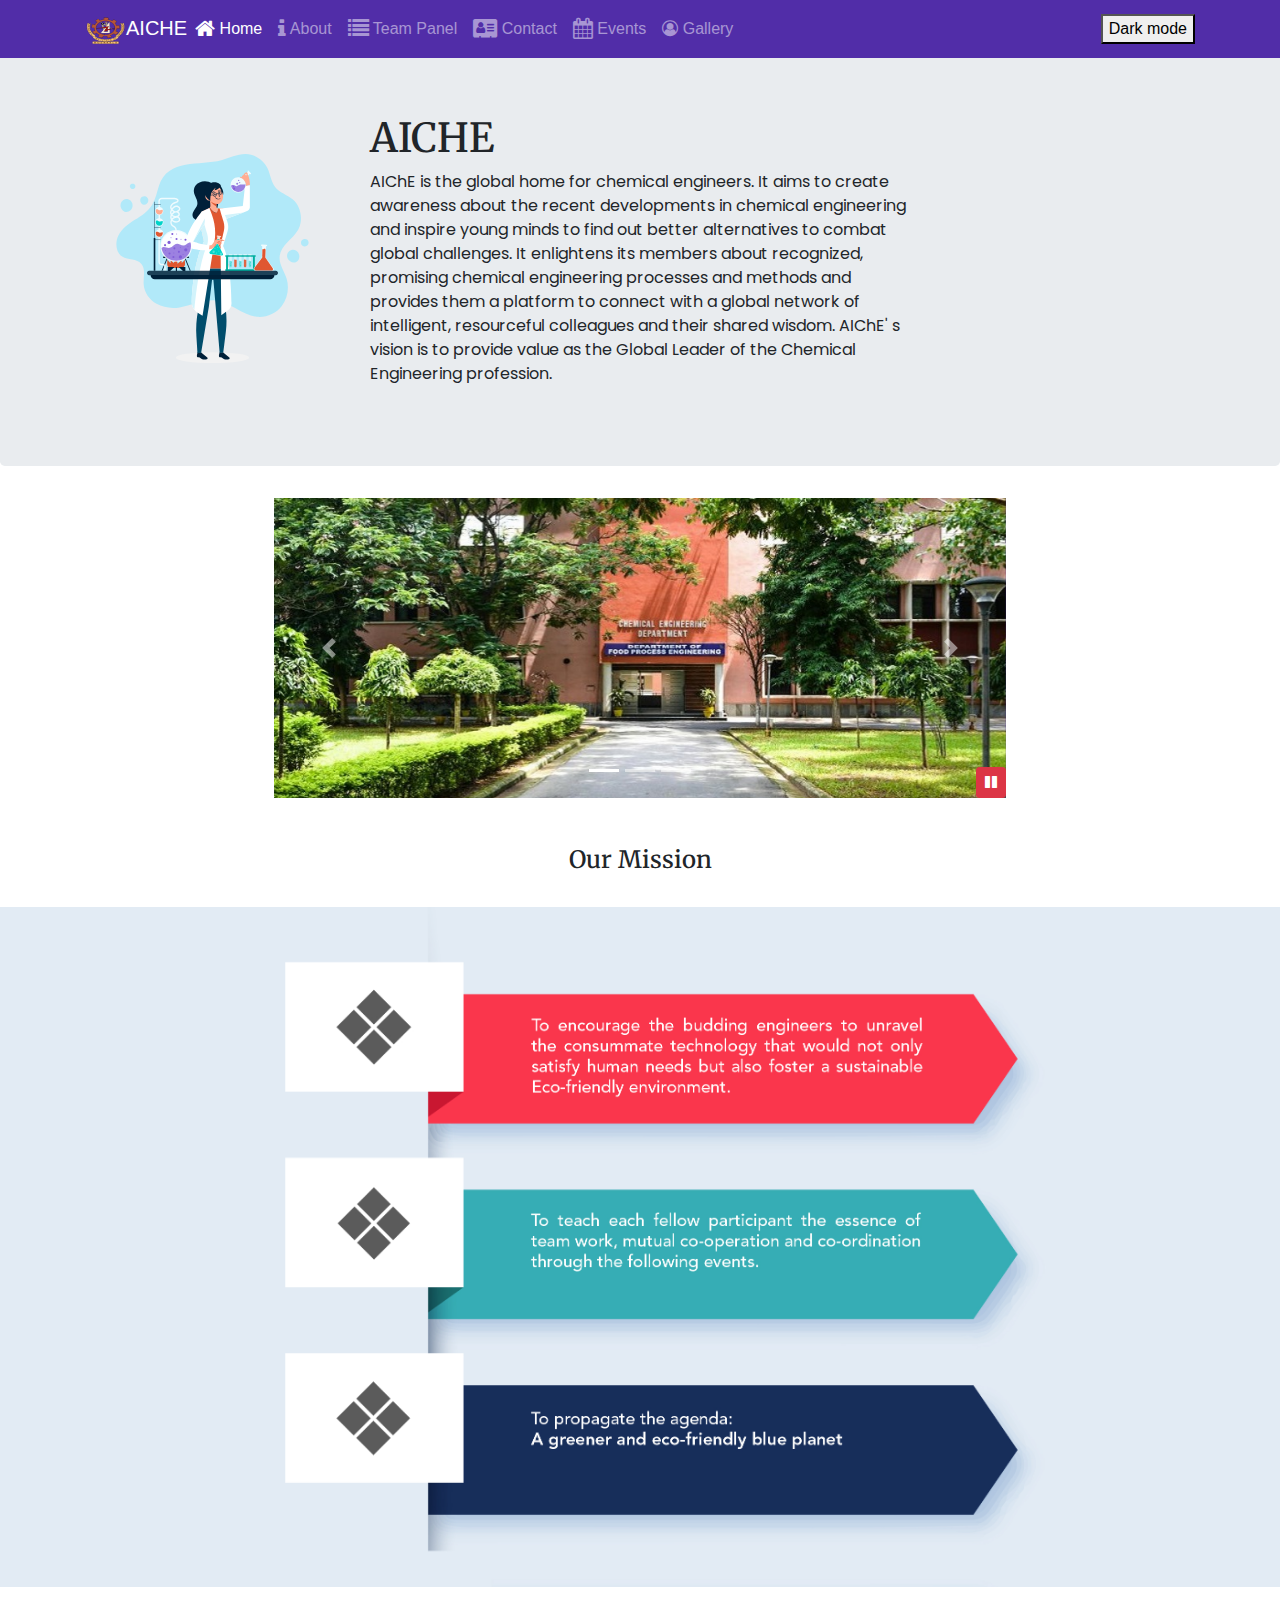
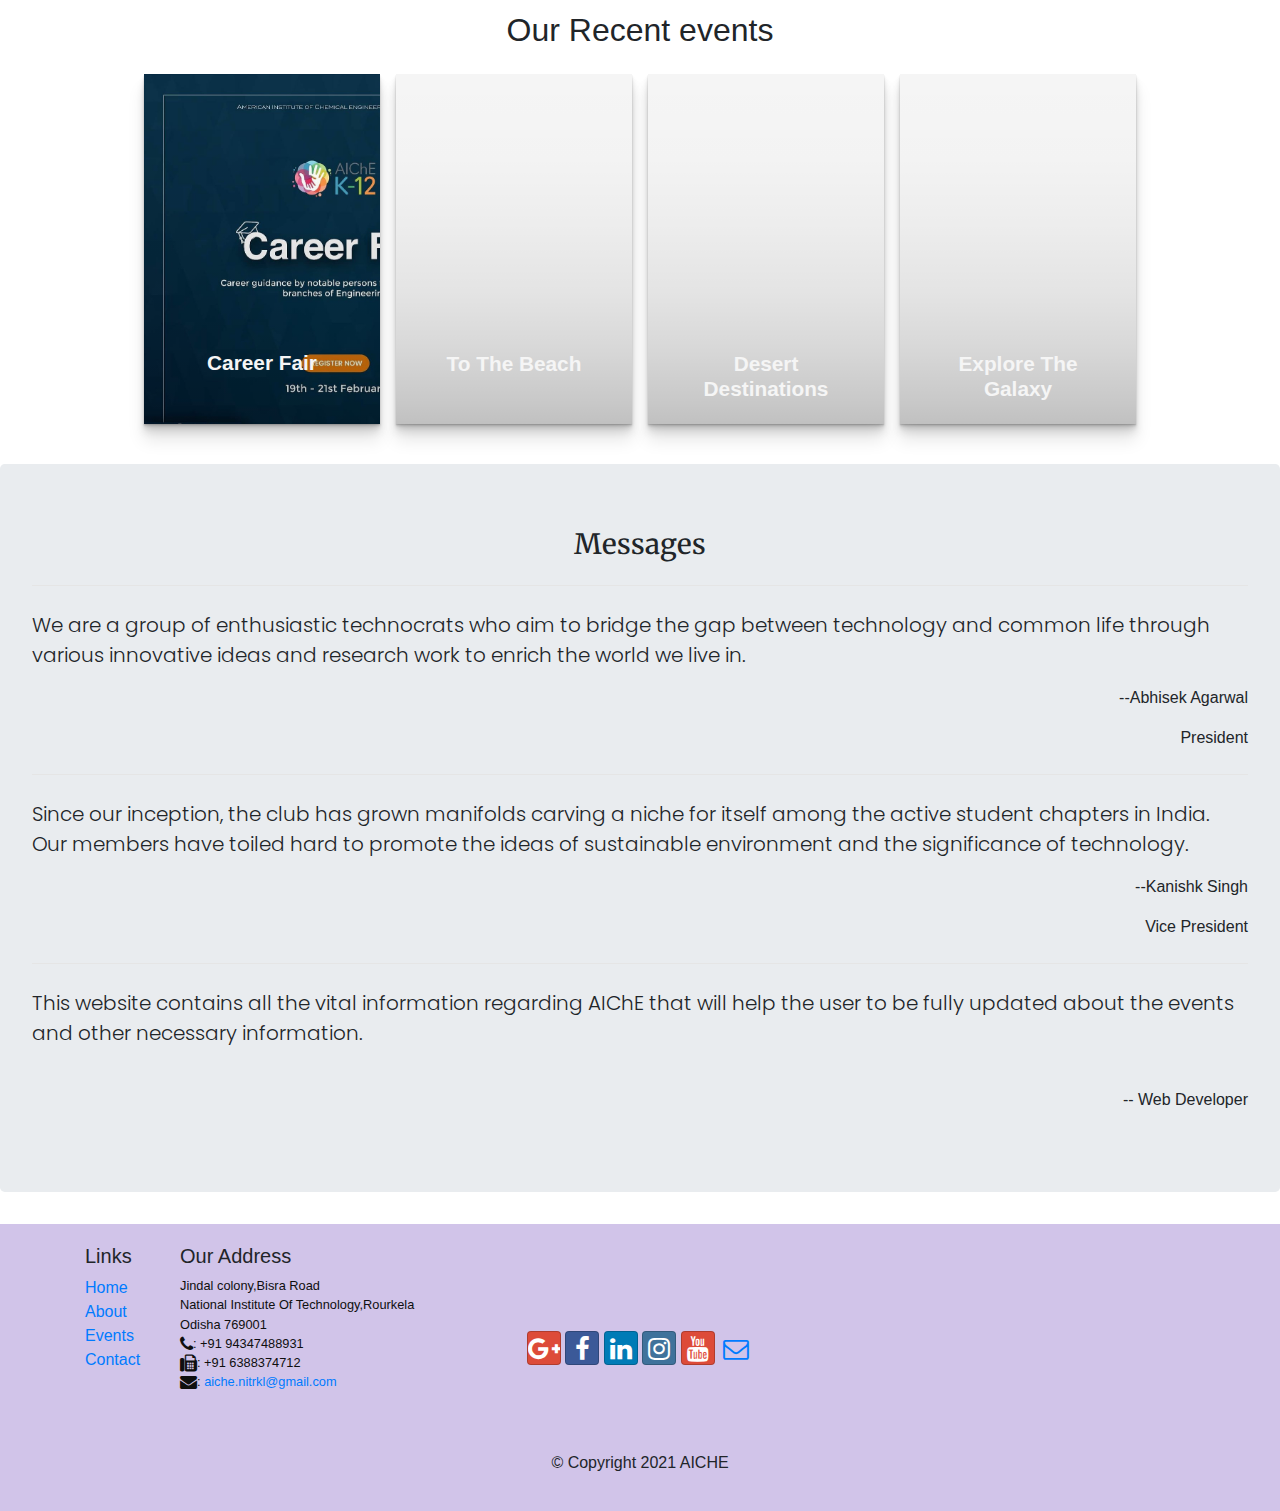
==== index.html @ 60efe4c5 "update223032021" ====
<!DOCTYPE html>
<html lang="en">

<head>
    <!-- Required meta tags always come first -->
    <meta charset="utf-8">
    <meta name="viewport" content="width=device-width, initial-scale=1, shrink-to-fit=no">
    <meta http-equiv="x-ua-compatible" content="ie=edge">

    <link id="theme" rel="stylesheet" type="text/css" href="light-theme.css" />
    <link href="image10.png" rel="icon">
    <!-- Bootstrap CSS -->
    <link rel="stylesheet" href="bootstrap.min.css">
    <link rel="stylesheet" href="font-awesome.min.css">
    <link rel="stylesheet" href="bootstrap-social.css">
    <!--<link rel="stylesheet" href="styles.css">-->
    <link rel="stylesheet" href="https://cdnjs.cloudflare.com/ajax/libs/font-awesome/4.7.0/css/font-awesome.css" integrity="sha512-5A8nwdMOWrSz20fDsjczgUidUBR8liPYU+WymTZP1lmY9G6Oc7HlZv156XqnsgNUzTyMefFTcsFH/tnJE/+xBg==" crossorigin="anonymous" />
    <!--<link id="theme" rel="stylesheet" type="text/css" href="light-theme.css" />-->
    <link rel="preconnect" href="https://fonts.gstatic.com">
    <link href="https://fonts.googleapis.com/css2?family=Poppins&display=swap" rel="stylesheet">
    <link rel="preconnect" href="https://fonts.gstatic.com">
    <link href="https://fonts.googleapis.com/css2?family=Merriweather:wght@700&display=swap" rel="stylesheet">
    <title>AICHE WEBSITE</title>
</head>

<body class="darktheme lighttheme"><!--<script id="__bs_script__">//<![CDATA[
    document.write("<script async src='/browser-sync/browser-sync-client.js?v=2.26.10'><\/script>".replace("HOST", location.hostname));
//]]></script>-->

    <nav class="navbar navbar-dark navbar-expand-sm fixed-top darktheme">
        <div class="container">
            <button class="navbar-toggler" type="button" data-toggle="collapse" data-target="#Navbar">
                <span class="navbar-toggler-icon"></span>
            </button>
            <a class="navbar-brand mr-auto" href="#"><img src="A.png" height="30" width="41">AICHE</a>
            <div class="collapse navbar-collapse" id="Navbar">
                <ul class="navbar-nav mr-auto">
                    <li class="nav-item active"><a class="nav-link" href="#"><span class="fa fa-home fa-lg"></span> Home</a></li>
                    <li class="nav-item"><a class="nav-link" href="aboutus.html"><span class="fa fa-info fa-lg"></span> About</a></li>
                    <li class="nav-item"><a class="nav-link" href="team.html"><span class="fa fa-list fa-lg"></span> Team Panel</a></li>
                    <li class="nav-item"><a class="nav-link" href="contactus.html"><span class="fa fa-address-card fa-lg"></span> Contact</a></li>
                    <li class="nav-item"><a class="nav-link" href="main.html"><span class="fa fa-calendar fa-lg"></span> Events</a></li>
                    <li class="nav-item"><a class="nav-link" href="gallery.html"><i class="fa fa-user-circle-o" aria-hidden="true"></i> Gallery</a></li>
                </ul>
                <!--<span class="navbar-text">
                    <a id="myloginj">
                    <span class="fa fa-sign-in"></span> Sign Up</a>
                </span>-->
            </div>
            <div id="darkmodesetting">
                <button id="theme-toggle" onclick="myFunction()">Dark mode</button>
            </div>
        </div>
    </nav>
    <!--<div id="loginModal" class="modal fade" role="dialog">
        <div class="modal-dialog modal-lg" role="content">-->
            <!-- Modal content-->
            <!--<div class="modal-content">
                <div class="modal-header">
                    <h4 class="modal-title">Login </h4>
                    <button type="button" class="close" data-dismiss="modal">&times;</button>
                </div>
                <div class="modal-body">
                    <form>
                        <div class="form-row">
                            <div class="form-group col-sm-4">
                                    <label class="sr-only" for="exampleInputEmail3">Email address</label>
                                    <input type="email" class="form-control form-control-sm mr-1" id="exampleInputEmail3" placeholder="Enter email">
                            </div>
                            <div class="form-group col-sm-4">
                                <label class="sr-only" for="exampleInputPassword3">Password</label>
                                <input type="password" class="form-control form-control-sm mr-1" id="exampleInputPassword3" placeholder="Password">
                            </div>
                            <div class="col-sm-auto">
                                <div class="form-check">
                                    <input class="form-check-input" type="checkbox">
                                    <label class="form-check-label"> Remember me
                                    </label>
                                </div>
                            </div>
                        </div>
                        <div class="form-row">
                            <button type="button" class="btn btn-secondary btn-sm ml-auto" data-dismiss="modal">Cancel</button>
                            <button type="submit" class="btn btn-primary btn-sm ml-1">Sign in</button>        
                        </div>
                    </form>
                </div>
            </div>
        </div>
    </div>-->
    <header class="jumbotrone">
        <div class="container">
            <div class="row row-header">
                <div class="col-12 col-sm-3 align-self-center">
                    <img src="imagesteam/Back.svg" class="img-fluid">
                </div>
                <div class="col-12 col-sm-6">
                    <h1 class="textucss" style="font-family: 'Merriweather', serif;">AICHE</h1>
                    <p class="textucss" style="font-family: 'Poppins', sans-serif;"> AIChE is the global home for chemical engineers. 
                        It aims to create awareness about the recent developments in chemical engineering and inspire young minds
                        to find out better alternatives to combat global challenges. It enlightens its members about recognized,
                        promising chemical engineering processes and methods and provides them a platform to connect with a
                        global network of intelligent, resourceful colleagues and their shared wisdom. AIChE' s vision is to
                        provide value as the Global Leader of the Chemical Engineering profession.</p>
                </div>
                <!--<div class="col-12 col-sm-3 align-self-center">
                    <img src="image10.png" class="img-fluid">
                </div>-->
                <!--from here registration one start <div class="col-12 col-sm align-self-center">
                    <a role="button" class="btn btn-block nav-link btn-warning" id="myreservebtnj">Registration</a>
                </div>-->
                <div id="reservationmodel" class="modal" role="dialog">
                    <div class="modal-dialog modal-lg" role="content">
                        <!-- Modal content-->
                        <div class="modal-content">
                            <div class="modal-header">
                                <h4 class="modal-title colcorr"><strong>Event Registration</strong></h4>
                                <button type="button" class="close" data-dismiss="modal">&times;</button>
                            </div>
                            <div class="modal-body">
                                <form>
                                    <div class="form-row modcssw">
                                        <div class="col-12 col-sm-2 colcorr">
                                                Number of Students
                                        </div>
                                        <div class="form-group col-12 col-sm">
                                            <div class="form-check form-check-inline">
                                                <input class="form-check-input" type="radio" name="inlineRadioOptions" id="inlineRadio1" value="option1">
                                                <label class="form-check-label colcorr" for="inlineRadio1">1</label>
                                            </div>
                                            <div class="form-check form-check-inline">
                                                <input class="form-check-input" type="radio" name="inlineRadioOptions" id="inlineRadio2" value="option2">
                                                <label class="form-check-label colcorr" for="inlineRadio2">2</label>
                                            </div>
                                            <div class="form-check form-check-inline">
                                                <input class="form-check-input" type="radio" name="inlineRadioOptions" id="inlineRadio3" value="option3">
                                                <label class="form-check-label colcorr" for="inlineRadio3">3</label>
                                            </div>
                                            <div class="form-check form-check-inline">
                                                <input class="form-check-input" type="radio" name="inlineRadioOptions" id="inlineRadio4" value="option4">
                                                <label class="form-check-label colcorr" for="inlineRadio1">4</label>
                                            </div>
                                            <div class="form-check form-check-inline">
                                                <input class="form-check-input" type="radio" name="inlineRadioOptions" id="inlineRadio5" value="option5">
                                                <label class="form-check-label colcorr" for="inlineRadio2">5</label>
                                            </div>
                                            <div class="form-check form-check-inline">
                                                <input class="form-check-input" type="radio" name="inlineRadioOptions" id="inlineRadio6" value="option6">
                                                <label class="form-check-label colcorr" for="inlineRadio3">6</label>
                                            </div>
                                        </div>
                                    </div>
                                    <div class="form-row modcssw">
                                        <div class="form-group col-12 col-sm-2 colcorr">
                                            Section
                                        </div>
                                        <div class="form-group col-12 col-sm">
                                            <div class="btn-group btn-group-toggle" data-toggle="buttons">
                                                <label class="btn btn-secondary active btn-success">
                                                  <input type="radio" name="options" id="option1" autocomplete="off" checked> Non-Chemical
                                                </label>
                                                <label class="btn btn-secondary btn-danger">
                                                  <input type="radio" name="options" id="option2" autocomplete="off"> Chemical
                                                </label>
                                              </div>
                                        </div>
                                    </div>
                                    <div class="form-row modcssw">
                                        <div class="col-12 col-sm-2 colcorr">DOB and Nationality</div>
                                        <div class="col-12 col-sm">
                                            <div class="form-group row">
                                                <div class="col-6 col-md-5">
                                                    <input type="tel" class="form-control" id="Date" name="Date" placeholder="--/--/----">
                                                </div>
                                                <div class="col-6 col-md-5">
                                                    <input type="tel" class="form-control" id="Time" name="Time" placeholder="Indian">
                                                </div>
                                            </div>
                                        </div>
                                    </div>
                                    <div class="form-row modcssw">
                                        <div class="col-12 col-sm-2">

                                        </div>
                                        <div class="col-12 col-sm">
                                            <button type="button" class="btn btn-secondary btn-sm ml-auto btcorr" data-dismiss="modal">Cancel</button>
                                            <button type="submit" class="btn btn-primary btn-sm ml-1 btcorr">Register</button>        
                                        </div>
                                    </div>
                                </form>
                            </div>
                        </div>
                    </div>
                </div>
            </div>
        </div>
    </header>

    <div class="container">
        <!--<div class="row row-content carouselup">
            <div class="col">
                <div id="mycarousel" class="carousel slide carouselup" data-ride="carousel">
                    <div class="carousel-inner" role="listbox">
                        <div class="carousel-item active">
                            <img class="d-block img-fluid imuppp"
                                src="image2.PNG" width="100%" height="100%" alt="1stpic">
                        </div>
                        <div class="carousel-item">
                            <img class="d-block img-fluid"
                                src="image1.PNG" width="100%" alt="2ndpic">
                        </div>
                        <div class="carousel-item">
                            <img class="d-block img-fluid"
                                src="image3.PNG" width="100%" alt="3rdpic">
                        </div>
                    </div>
                    <ol class="carousel-indicators">
                        <li data-target="#mycarousel" data-slide-to="0" class="active"></li>
                        <li data-target="#mycarousel" data-slide-to="1"></li>
                        <li data-target="#mycarousel" data-slide-to="2"></li>
                    </ol>
                    <a class="carousel-control-prev" href="#mycarousel" role="button" data-slide="prev">
                        <span class="carousel-control-prev-icon"></span>
                    </a>
                    <a class="carousel-control-next" href="#mycarousel" role="button" data-slide="next">
                        <span class="carousel-control-next-icon"></span>
                    </a>
                    <button class="btn btn-danger btn-sm" id="carouselButton">
                        <span class="fa fa-pause"></span>
                    </button>
                </div>
             </div>
        </div>-->
        <div id="demo" class="carousel slide" data-ride="carousel" data-interval="1000" style="width:65.88%;height:20.88%;margin:auto;">
            <!-- Indicators -->
            <ul class="carousel-indicators">
              <li data-target="#demo" data-slide-to="0" class="active"></li>
              <li data-target="#demo" data-slide-to="1"></li>
              <li data-target="#demo" data-slide-to="2"></li>
            </ul>
            
            <!-- The slideshow -->
            <div class="carousel-inner">
              <div class="carousel-item active" >
                <img src="imagesteam/Dept.jpg" style="width:100%" class="mx-auto d-block">
              </div>
              <div class="carousel-item">
                <img src="imagesteam/group-1.png" style="width:100%" class="mx-auto d-block">
              </div>
              <div class="carousel-item">
                <img src="imagesteam/main_building.jpg" style="width:100%" class="mx-auto d-block">
              </div>
            </div>
            
            <!-- Left and right controls -->
            <a class="carousel-control-prev" href="#demo" data-slide="prev">
              <span class="carousel-control-prev-icon"></span>
            </a>
            <a class="carousel-control-next" href="#demo" data-slide="next">
              <span class="carousel-control-next-icon"></span>
            </a>

            <button class="btn btn-danger btn-sm" id="carouselButton">
                <span class="fa fa-pause"></span>
            </button>
        </div>
        <br />
    </div>

    <!--<div class="jumbotrone">
        <h4 class="textucss text-center" style="font-family: 'Merriweather', serif;">Our Mission</h4>
        <hr class="my-4" style="background-color: white;">
        <br />
        <p class="lead textucss" style="font-family: 'Poppins', sans-serif;"><i class="fa fa-check-circle"></i>To encourage the budding engineers to unravel the consummate technology that would not only satisfy human needs but also foster a sustainable Eco-friendly environment.</p>
        <p class="lead textucss" style="font-family: 'Poppins', sans-serif;"><i class="fa fa-check-circle"></i>To teach each fellow participant the essence of team work, mutual co-operation and co-ordination through the following events.</p>
        <p class="lead textucss" style="font-family: 'Poppins', sans-serif;"><i class="fa fa-check-circle"></i>To propagate the agenda: A GREENER & ECO-FRIENDLY BLUE PLANET</p>
        <p>It uses utility classes for typography and spacing to space content out within the larger container.</p>-->
        <!--<p class="lead">
            <a class="btn btn-primary btn-lg" href="#" role="button">Learn more</a>
        </p>
    </div>-->
    <br />
    <h4 class="textucss text-center" style="font-family: 'Merriweather', serif;">Our Mission</h4>
    <br />
    <img src="imagesteam/missions-01.jpg" class="img-fluid" alt="misson">
    <br />

        <!--<div class="row row-content align-items-center">
            <div class="col-12 col-sm-4 order-sm-last col-md-3">
                <h3 class="whitecol">Message from AICHE PRESIDENT</h3>
            </div>
            <div class="col col-sm order-sm-first col-md">
                <div class="media">
                    <img class="d-flex mr-3 img-thumbnail align-self-center"
                            src="image5.jpg" height="150" width="150" alt="Uthappizza">
                    <div class="media-body">
                        <h4 class="mt-0 whitecol">Abhishek Agrawal (Pre-Final year Chemical Engineering)--><!--<span class="badge badge-danger">President</span> <span class="badge badge-pill badge-secondary">$4.99</span>--><!--</h4>
                        <p class="d-none d-sm-block whitecol">A unique style of these club which
                            has a great intellectual minds that can help you nourish you in 
                            this chemical field and allow you to compete among brilliant minds
                            of your branch stream.</p>
                    </div>
                </div>
            </div>
        </div>


        <div class="row row-content align-items-center">
            <div class="col-12 col-sm-4 col-md-3">
                <h3 class="whitecol">Message from AICHE VICE-PRESIDENT</h3>
            </div>
            <div class="col col-sm col-md">
                <div class="media">
                    <div class="media-body">
                        <h2 class="mt-0 whitecol">Kanishk Singh--><!--<span class="badge badge-danger">Vice-President</span>--> <!--</h2>
                        <p class="d-none d-sm-block whitecol">A unique style of these club which
                            has a great intellectual minds that can help you nourish you in 
                            this chemical field and allow you to compete among brilliant minds
                            of your branch stream. </p>
                    </div>
                </div>
            </div>
            <img class="d-flex mr-3 img-thumbnail align-self-center"
            src="image6.jpg" height="150" width="150" alt="Uthappizza">
        </div>

        <div class="row row-content align-items-center">
            <div class="col-12 col-sm-4 order-sm-last col-md-3">
                <h3 class="whitecol">Message from Technical Head</h3>
            </div>
            <div class="col col-sm order-sm-first col-md">
                <div class="media">
                    <img class="d-flex mr-3 img-thumbnail align-self-center"
                            src="image7.jpg" height="150" width="150" alt="Alberto Somayya">
                    <div class="media-body">
                        <h4 class="mt-0 whitecol">Shubham Giri</h4>
                        <h4 class="whitecol">Technical Head</h4>
                        <p class="d-none d-sm-block whitecol">A unique style of these club which
                            has a great intellectual minds that can help you nourish you in 
                            this chemical field and allow you to compete among brilliant minds
                            of your branch stream.
                            </p>
                    </div>
                </div>
            </div>
        </div>-->
        <br />
        <div>
            <h2 class="text-center textucss">Our Recent events</h2>
        </div>

        <!--<div class="card-deck extracssw">
            <div class="card extracsswhole">
              <img src="imagesteam/Carrer_page.jpg" class="card-img-top" alt="...">
              <div class="card-body">
                <h5 class="card-title" style="font-family: 'Merriweather', serif;">Career Fair</h5>
                <p class="card-text" style="font-family: 'Poppins', sans-serif;">Career fair was all about guiding the youth and helping them make the big decision about their future.</p>
                <p class="card-text"><button onclick="myfunction12()">Know more</button></p>
              </div>
            </div>
            <div class="card extracsswhole">
              <img src="imagesteam/Gramkatha.jpg" class="card-img-top" alt="...">
              <div class="card-body">
                <h5 class="card-title" style="font-family: 'Merriweather', serif;">Navdhara</h5>
                <p class="card-text" style="font-family: 'Poppins', sans-serif;">Navdhara helped us to form a new perspective about the Rural Problems, their solutions, and Rural development in general. </p>
                <p class="card-text"><button onclick="myfunction11()">Know more</button></p>
              </div>
            </div>
            <div class="card extracsswhole">
              <img src="imagesteam/K-12_gravitation.jpg" class="card-img-top" alt="...">
              <div class="card-body">
                <h5 class="card-title" style="font-family: 'Merriweather', serif;">K-12 Program on Gravitation</h5>
                <p class="card-text" style="font-family: 'Poppins', sans-serif;">Our K-12 sessions fuse “fun” with Science and what better way to understand science than to uncover an aspect of it through Gravitation  !! </p>
                <p class="card-text"><button onclick="myfunction10()">Know more</button></p>
              </div>
            </div>
        </div>-->


        <main class="page-contentuuuu">
            <div class="carduuuu">
                <div class="contentuuuu">
                    <h2 class="titleuuuu">Career Fair</h2>
                    <p class="copyuuuu">Career fair was all about guiding the youth and helping them make the big decision about their future.</p><button class="btn" onclick="myfunction12()">Know more</button>
                </div>
            </div>
            <div class="carduuuu">
                <div class="contentuuuu">
                    <h2 class="titleuuuu">To The Beach</h2>
                    <p class="copyuuuu">Plan your next beach trip with these fabulous destinations</p><button class="btn">View Trips</button>
                </div>
            </div>
            <div class="carduuuu">
                <div class="contentuuuu">
                    <h2 class="titleuuuu">Desert Destinations</h2>
                    <p class="copyuuuu">It's the desert you've always dreamed of</p><button class="btn">Book Now</button>
                </div>
            </div>
            <div class="carduuuu">
                <div class="contentuuuu">
                    <h2 class="titleuuuu">Explore The Galaxy</h2>
                    <p class="copyuuuu">Seriously, straight up, just blast off into outer space today</p><button class="btn">Book Now</button>
                </div>
            </div>
          </main>
          <br />

        <div class="jumbotrone">
            <!--<h1 class="display-4">Messages</h1>-->
            <h3 class="text-center textucss" style="font-family: 'Merriweather', serif;">Messages</h3>
            <hr class="my-4" style="background-color: white;">
            <p class="lead textucss" style="font-family: 'Poppins', sans-serif;">We are a group of enthusiastic technocrats who aim to bridge the gap between technology and common life through various innovative ideas and research work to enrich the world we live in.</p>
    
                <p class="text-right textucss">--Abhisek Agarwal</p>
                <p class="text-right textucss">President</p>
            <hr class="my-4" style="background-color: white;">
            <p class="lead textucss" style="font-family: 'Poppins', sans-serif;">Since our inception, the club has grown manifolds carving a niche for itself among the active student chapters in India. Our members have toiled hard to promote the ideas of sustainable environment and the significance of technology.</p>
                
                <p class="text-right textucss">--Kanishk Singh</p>
                <p class="text-right textucss">Vice President</p>
            <hr class="my-4" style="background-color: white;">
            <p class="lead textucss" style="font-family: 'Poppins', sans-serif;">This website contains all the vital information regarding AIChE that will help the user to be fully updated about the events and other necessary information.</p>
                <br />
                <p class="text-right textucss">-- Web Developer</p>
            <!--<hr class="my-4" style="background-color: white;">-->
            <!--<p>It uses utility classes for typography and spacing to space content out within the larger container.</p>
            <p class="lead">
              <a class="btn btn-primary btn-lg" href="#" role="button">Learn more</a>
            </p>-->
        </div>

    <!--</div>-->


    <footer class="footer fuecss">
        <div class="container">
            <div class="row whitecol1">
                <div class="col-4 col-sm-1">
                    <h5 class="textucss">Links</h5>
                    <ul class="list-unstyled ">
                        <li><a href="index.html">Home</a></li>
                        <li><a href="aboutus.html">About</a></li>
                        <li><a href="main.html">Events</a></li>
                        <li><a href="contactus.html">Contact</a></li>
                    </ul>
                </div>
                <div class="col-7 col-sm-3">
                    <h5 class="textucss">Our Address</h5>
                    <address class="textucss">
                        Jindal colony,Bisra Road<br>
                        National Institute Of Technology,Rourkela<br>
                        Odisha 769001<br>
                        <i class="fa fa-phone fa-lg"></i>: +91 94347488931<br>
                        <i class="fa fa-fax fa-lg"></i>: +91 6388374712<br>
                        <i class="fa fa-envelope fa-lg"></i>: <a href="#">aiche.nitrkl@gmail.com</a>
                    </address>
                </div>
                <div class="col-12 col-sm-4 align-self-center">
                    <div class="text-center">
                        <a class="btn btn-social-icon btn-google" href="http://google.com/+"><i class="fa fa-google-plus fa-lg"></i></a>
                        <a class="btn btn-social-icon btn-facebook" href="https://www.facebook.com/AIChENITR"><i class="fa fa-facebook fa-lg"></i></a>
                        <a class="btn btn-social-icon btn-linkedin" href="https://www.linkedin.com/company/aiche-nitr/"><i class="fa fa-linkedin fa-lg"></i></a>
                        <a class="btn btn-social-icon btn-instagram" href="https://www.instagram.com/aiche.nitrkl/?igshid=l5z85gplv99q"><i class="fa fa-instagram fa-lg"></i></a>
                        <a class="btn btn-social-icon btn-google" href="http://youtube.com/"><i class="fa fa-youtube fa-lg"></i></a>
                        <a class="btn btn-social-icon" href="mailto:aiche.nitrkl@gmail.com"><i class="fa fa-envelope-o fa-lg"></i></a>
                    </div>
                </div>
                <div class="col-12 col-sm-4 align-self-center">
                    <iframe src="https://calendar.google.com/calendar/embed?src=vrm9fnedk2rudffmlmesrriri0%40group.calendar.google.com&ctz=Asia%2FKolkata" style="border: 0" width="100%" height="200" frameborder="0" scrolling="no"></iframe>
                </div>
            </div>
            <div class="row justify-content-center">
                <div class="col-auto">
                    <p class="textucss">© Copyright 2021 AICHE</p>
                </div>
            </div>
            <!--<iframe src="https://calendar.google.com/calendar/embed?src=5csj5j6a2udv1qocd12vrdi7p0%40group.calendar.google.com&ctz=Asia%2FKolkata" style="border: 0" width="200" height="200" frameborder="0" scrolling="no"></iframe>-->
        </div>
    </footer>
    <!-- jQuery first, then Popper.js, then Bootstrap JS. -->
    <script src="jquery.slim.min.js"></script>
    <script src="popper.min.js"></script>
    <script src="bootstrap.min.js"></script>
    <script src="scripts.js"></script>
    <script src="article.js"></script>
    <!--<script src="https://cdn.jsdelivr.net/npm/darkmode-js@1.5.7/lib/darkmode-js.min.js"></script>-->
</body>

</html>
---- light-theme.css ----
/*.lighttheme{
    background-color: blueviolet;
}*/

/*@media (prefers-color-scheme: dark) {
  /* all your styles for dark mode here */
/*}*/








.row-header {
    margin: 0px auto;
    padding: 0px 0px; }
  
  .row-content {
    margin: 0px auto;
    padding: 50px 0px;
    border-bottom: 1px ridge;
    min-height: 400px; }
  
  .footer {
    background-color: #D1C4E9;
    margin: 0px auto;
    padding: 20px 0px; }
  
  /*.jumbotronee {
    margin: 0px auto;
    padding: 70px 30px;
    background: #2e0d68;
    color: black; }*/

  .jumbotrone {
    padding:2rem 1rem;
    margin-bottom:2rem;
    background-color:#e9ecef;
    border-radius:.3rem;
  }

  @media (min-width:576px){
    .jumbotrone {
      padding:4rem 2rem;
    }}

  .jumbotrone-fluid {
    padding-right:0;
    padding-left:0;
    border-radius:0;
  }
  
  address {
    font-size: 80%;
    margin: 0px;
    color: #0f0f0f; }
  
  body {
    padding: 50px 0px 0px 0px;
    z-index: 0; }
  
  .navbar-dark {
    background-color: #512DA8; }
  
  .tab-content {
    border-left: 1px solid #ddd;
    border-right: 1px solid #ddd;
    border-bottom: 1px solid #ddd;
    padding: 10px; }
  
  .carousel {
    background: #512DA8; }
    .carousel .carousel-item {
      height: 300px; }
      .carousel .carousel-item img {
        position: absolute;
        top: 0;
        left: 0;
        min-height: 300px; }
  
  #carouselButton {
    right: 0px;
    position: absolute;
    bottom: 0px;
    z-index: 1; }
  
  .modal-header {
    background-color: #512DA8; }
    .modal-header .modal-title {
      background-color: #512DA8;
      color: #fffaf0; }
      .modal-header .modal-title button {
        color: #fffaf0; }
  
  .modal-body {
    background-color: #D1C4E9; }
  
  .modcssw {
    padding: 12px;
  }
  
  .colcorr {
    color: black;
  }
  
  .btcorr {
    padding-left: 15px;
    padding-right: 15px;
  }
  

  /*.container{
    background-color: blueviolet;
  }*/

  /*.carouselup{
    height: 400px;
  }*/
  
  /*.imuppp{
    height: 700px;
  }*/
  
  
.extracsswhole{
  transition: 0.2s;
  background: linear-gradient(315deg,#03a9f4,#ff0058);
}

.extracsswhole:hover {
  transform: translateY(-1.5%);
  box-shadow: 0 4rem 8rem rgba(0, 0, 0, 0.2);
}



.map-container{
  overflow:hidden;
  padding-bottom:56.25%;
  position:relative;
  height:0;
  }
  .map-container iframe{
  left:0;
  top:0;
  height:95%;
  width:100%;
  position:absolute;
  }


.switch {
    position: relative;
    display: inline-block;
    width: 60px;
    height: 34px;
}
  
  .switch input { 
    opacity: 0;
    width: 0;
    height: 0;
  }
  
  .slider {
    position: absolute;
    cursor: pointer;
    top: 0;
    left: 0;
    right: 0;
    bottom: 0;
    background-color: #ccc;
    -webkit-transition: .4s;
    transition: .4s;
  }
  
  .slider:before {
    position: absolute;
    content: "";
    height: 26px;
    width: 26px;
    left: 4px;
    bottom: 4px;
    background-color: white;
    -webkit-transition: .4s;
    transition: .4s;
  }
  
  input:checked + .slider {
    background-color: #2196F3;
  }
  
  input:focus + .slider {
    box-shadow: 0 0 1px #2196F3;
  }
  
  input:checked + .slider:before {
    -webkit-transform: translateX(26px);
    -ms-transform: translateX(26px);
    transform: translateX(26px);
  }
  
  /* Rounded sliders */
  .slider.round {
    border-radius: 34px;
  }
  
  .slider.round:before {
    border-radius: 50%;
  }







 @import url('https://fonts.googleapis.com/css?family=Cardo:400i|Rubik:400,700&display=swap');
 :root {
	 --d: 700ms;
	 --e: cubic-bezier(0.19, 1, 0.22, 1);
	 --font-sans: 'Rubik', sans-serif;
	 --font-serif: 'Cardo', serif;
}


/* * {
	 box-sizing: border-box;
}
 html, body {
	 height: 100%;
}
 body {
	 display: grid;
	 place-items: center;
}*/
 .page-contentuuuu {
	 display: grid;
	 grid-gap: 1rem;
	 padding: 1rem;
	 max-width: 1024px;
	 margin: 0 auto;
	 font-family: var(--font-sans);
}
 @media (min-width: 600px) {
	 .page-contentuuuu {
		 grid-template-columns: repeat(2, 1fr);
	}
}
 @media (min-width: 800px) {
	 .page-contentuuuu {
		 grid-template-columns: repeat(4, 1fr);
	}
}
 .carduuuu {
	 position: relative;
	 display: flex;
	 align-items: flex-end;
	 overflow: hidden;
	 padding: 1rem;
	 width: 100%;
	 text-align: center;
	 color: whitesmoke;
	 background-color: whitesmoke;
	 box-shadow: 0 1px 1px rgba(0, 0, 0, 0.1), 0 2px 2px rgba(0, 0, 0, 0.1), 0 4px 4px rgba(0, 0, 0, 0.1), 0 8px 8px rgba(0, 0, 0, 0.1), 0 16px 16px rgba(0, 0, 0, 0.1);
}
 @media (min-width: 600px) {
	 .carduuuu {
		 height: 350px;
	}
}
 .carduuuu:before {
	 content: '';
	 position: absolute;
	 top: 0;
	 left: 0;
	 width: 100%;
	 height: 110%;
	 background-size: cover;
	 background-position: 0 0;
	 transition: transform calc(var(--d) * 1.5) var(--e);
	 pointer-events: none;
}
 .carduuuu:after {
	 content: '';
	 display: block;
	 position: absolute;
	 top: 0;
	 left: 0;
	 width: 100%;
	 height: 200%;
	 pointer-events: none;
	 background-image: linear-gradient(to bottom, rgba(0, 0, 0, 0) 0%, rgba(0, 0, 0, 0.009) 11.7%, rgba(0, 0, 0, 0.034) 22.1%, rgba(0, 0, 0, 0.072) 31.2%, rgba(0, 0, 0, 0.123) 39.4%, rgba(0, 0, 0, 0.182) 46.6%, rgba(0, 0, 0, 0.249) 53.1%, rgba(0, 0, 0, 0.320) 58.9%, rgba(0, 0, 0, 0.394) 64.3%, rgba(0, 0, 0, 0.468) 69.3%, rgba(0, 0, 0, 0.540) 74.1%, rgba(0, 0, 0, 0.607) 78.8%, rgba(0, 0, 0, 0.668) 83.6%, rgba(0, 0, 0, 0.721) 88.7%, rgba(0, 0, 0, 0.762) 94.1%, rgba(0, 0, 0, 0.790) 100%);
	 transform: translateY(-50%);
	 transition: transform calc(var(--d) * 2) var(--e);
}
 .carduuuu:nth-child(1):before {
	 /*background-image: url(https://images.unsplash.com/photo-1517021897933-0e0319cfbc28?ixlib=rb-1.2.1&q=80&fm=jpg&crop=entropy&cs=tinysrgb&w=400&fit=max&ixid=eyJhcHBfaWQiOjE0NTg5fQ);*/
   background-image: url("imagesteam/Carrer_page.jpg");
}
 .carduuuu:nth-child(2):before {
	 background-image: url(https://images.unsplash.com/photo-1533903345306-15d1c30952de?ixlib=rb-1.2.1&q=80&fm=jpg&crop=entropy&cs=tinysrgb&w=400&fit=max&ixid=eyJhcHBfaWQiOjE0NTg5fQ);
}
 .carduuuu:nth-child(3):before {
	 background-image: url(https://images.unsplash.com/photo-1545243424-0ce743321e11?ixlib=rb-1.2.1&q=80&fm=jpg&crop=entropy&cs=tinysrgb&w=400&fit=max&ixid=eyJhcHBfaWQiOjE0NTg5fQ);
}
 .carduuuu:nth-child(4):before {
	 background-image: url(https://images.unsplash.com/photo-1531306728370-e2ebd9d7bb99?ixlib=rb-1.2.1&q=80&fm=jpg&crop=entropy&cs=tinysrgb&w=400&fit=max&ixid=eyJhcHBfaWQiOjE0NTg5fQ);
}
 .contentuuuu {
	 position: relative;
	 display: flex;
	 flex-direction: column;
	 align-items: center;
	 width: 100%;
	 padding: 1rem;
	 transition: transform var(--d) var(--e);
	 z-index: 1;
}
 .contentuuuu > * + * {
	 margin-top: 1rem;
}
 .titleuuuu {
	 font-size: 1.3rem;
	 font-weight: bold;
	 line-height: 1.2;
}
 .copyuuuu {
	 font-family: var(--font-serif);
	 font-size: 1.125rem;
	 font-style: italic;
	 line-height: 1.35;
}
 .btnuuuu {
	 cursor: pointer;
	 margin-top: 1.5rem;
	 padding: 0.75rem 1.5rem;
	 font-size: 0.65rem;
	 font-weight: bold;
	 letter-spacing: 0.025rem;
	 text-transform: uppercase;
	 color: white;
	 background-color: black;
	 border: none;
}
 .btnuuuu:hover {
	 background-color: #0d0d0d;
}
 .btnuuuu:focus {
	 outline: 1px dashed yellow;
	 outline-offset: 3px;
}
 @media (hover: hover) and (min-width: 600px) {
	 .carduuuu:after {
		 transform: translateY(0);
	}
	 .contentuuuu {
		 transform: translateY(calc(100% - 4.5rem));
	}
	 .contentuuuu > *:not(.titleuuuu) {
		 opacity: 0;
		 transform: translateY(1rem);
		 transition: transform var(--d) var(--e), opacity var(--d) var(--e);
	}
	 .carduuuu:hover, .carduuuu:focus-within {
		 align-items: center;
	}
	 .carduuuu:hover:before, .carduuuu:focus-within:before {
		 transform: translateY(-4%);
	}
	 .carduuuu:hover:after, .carduuuu:focus-within:after {
		 transform: translateY(-50%);
	}
	 .carduuuu:hover .contentuuuu, .carduuuu:focus-within .contentuuuu {
		 transform: translateY(0);
	}
	 .carduuuu:hover .contentuuuu > *:not(.titleuuuu), .carduuuu:focus-within .contentuuuu > *:not(.titleuuuu) {
		 opacity: 1;
		 transform: translateY(0);
		 transition-delay: calc(var(--d) / 8);
	}
	 .carduuuu:focus-within:before, .carduuuu:focus-within:after, .carduuuu:focus-within .contentuuuu, .carduuuu:focus-within .contentuuuu > *:not(.titleuuuu) {
		 transition-duration: 0s;
	}
}
---- styles.css ----
/*@media (prefers-color-scheme: dark) {
  /* all your styles for dark mode here */
/*}*/








.row-header {
  margin: 0px auto;
  padding: 0px 0px; }

.row-content {
  margin: 0px auto;
  padding: 50px 0px;
  border-bottom: 1px ridge;
  min-height: 400px; }

.footer {
  background-color: #D1C4E9;
  margin: 0px auto;
  padding: 20px 0px; }

.jumbotron {
  margin: 0px auto;
  padding: 70px 30px;
  background: #9575CD;
  color: floralwhite; }

address {
  font-size: 80%;
  margin: 0px;
  color: #0f0f0f; }

body {
  padding: 50px 0px 0px 0px;
  z-index: 0; }

.navbar-dark {
  background-color: #512DA8; }

.tab-content {
  border-left: 1px solid #ddd;
  border-right: 1px solid #ddd;
  border-bottom: 1px solid #ddd;
  padding: 10px; }

.carousel {
  background: #512DA8; }
  .carousel .carousel-item {
    height: 300px; }
    .carousel .carousel-item img {
      position: absolute;
      top: 0;
      left: 0;
      min-height: 300px; }

#carouselButton {
  right: 0px;
  position: absolute;
  bottom: 0px;
  z-index: 1; }

.modal-header {
  background-color: #512DA8; }
  .modal-header .modal-title {
    background-color: #512DA8;
    color: #fffaf0; }
    .modal-header .modal-title button {
      color: #fffaf0; }

.modal-body {
  background-color: #D1C4E9; }

.modcssw {
  padding: 12px;
}

.colcorr {
  color: black;
}

.btcorr {
  padding-left: 15px;
  padding-right: 15px;
}

/*.carouselup{
  height: 400px;
}*/

/*.imuppp{
  height: 700px;
}*/
---- light-theme.css ----
/*.lighttheme{
    background-color: blueviolet;
}*/

/*@media (prefers-color-scheme: dark) {
  /* all your styles for dark mode here */
/*}*/








.row-header {
    margin: 0px auto;
    padding: 0px 0px; }
  
  .row-content {
    margin: 0px auto;
    padding: 50px 0px;
    border-bottom: 1px ridge;
    min-height: 400px; }
  
  .footer {
    background-color: #D1C4E9;
    margin: 0px auto;
    padding: 20px 0px; }
  
  /*.jumbotronee {
    margin: 0px auto;
    padding: 70px 30px;
    background: #2e0d68;
    color: black; }*/

  .jumbotrone {
    padding:2rem 1rem;
    margin-bottom:2rem;
    background-color:#e9ecef;
    border-radius:.3rem;
  }

  @media (min-width:576px){
    .jumbotrone {
      padding:4rem 2rem;
    }}

  .jumbotrone-fluid {
    padding-right:0;
    padding-left:0;
    border-radius:0;
  }
  
  address {
    font-size: 80%;
    margin: 0px;
    color: #0f0f0f; }
  
  body {
    padding: 50px 0px 0px 0px;
    z-index: 0; }
  
  .navbar-dark {
    background-color: #512DA8; }
  
  .tab-content {
    border-left: 1px solid #ddd;
    border-right: 1px solid #ddd;
    border-bottom: 1px solid #ddd;
    padding: 10px; }
  
  .carousel {
    background: #512DA8; }
    .carousel .carousel-item {
      height: 300px; }
      .carousel .carousel-item img {
        position: absolute;
        top: 0;
        left: 0;
        min-height: 300px; }
  
  #carouselButton {
    right: 0px;
    position: absolute;
    bottom: 0px;
    z-index: 1; }
  
  .modal-header {
    background-color: #512DA8; }
    .modal-header .modal-title {
      background-color: #512DA8;
      color: #fffaf0; }
      .modal-header .modal-title button {
        color: #fffaf0; }
  
  .modal-body {
    background-color: #D1C4E9; }
  
  .modcssw {
    padding: 12px;
  }
  
  .colcorr {
    color: black;
  }
  
  .btcorr {
    padding-left: 15px;
    padding-right: 15px;
  }
  

  /*.container{
    background-color: blueviolet;
  }*/

  /*.carouselup{
    height: 400px;
  }*/
  
  /*.imuppp{
    height: 700px;
  }*/
  
  
.extracsswhole{
  transition: 0.2s;
  background: linear-gradient(315deg,#03a9f4,#ff0058);
}

.extracsswhole:hover {
  transform: translateY(-1.5%);
  box-shadow: 0 4rem 8rem rgba(0, 0, 0, 0.2);
}



.map-container{
  overflow:hidden;
  padding-bottom:56.25%;
  position:relative;
  height:0;
  }
  .map-container iframe{
  left:0;
  top:0;
  height:95%;
  width:100%;
  position:absolute;
  }


.switch {
    position: relative;
    display: inline-block;
    width: 60px;
    height: 34px;
}
  
  .switch input { 
    opacity: 0;
    width: 0;
    height: 0;
  }
  
  .slider {
    position: absolute;
    cursor: pointer;
    top: 0;
    left: 0;
    right: 0;
    bottom: 0;
    background-color: #ccc;
    -webkit-transition: .4s;
    transition: .4s;
  }
  
  .slider:before {
    position: absolute;
    content: "";
    height: 26px;
    width: 26px;
    left: 4px;
    bottom: 4px;
    background-color: white;
    -webkit-transition: .4s;
    transition: .4s;
  }
  
  input:checked + .slider {
    background-color: #2196F3;
  }
  
  input:focus + .slider {
    box-shadow: 0 0 1px #2196F3;
  }
  
  input:checked + .slider:before {
    -webkit-transform: translateX(26px);
    -ms-transform: translateX(26px);
    transform: translateX(26px);
  }
  
  /* Rounded sliders */
  .slider.round {
    border-radius: 34px;
  }
  
  .slider.round:before {
    border-radius: 50%;
  }







 @import url('https://fonts.googleapis.com/css?family=Cardo:400i|Rubik:400,700&display=swap');
 :root {
	 --d: 700ms;
	 --e: cubic-bezier(0.19, 1, 0.22, 1);
	 --font-sans: 'Rubik', sans-serif;
	 --font-serif: 'Cardo', serif;
}


/* * {
	 box-sizing: border-box;
}
 html, body {
	 height: 100%;
}
 body {
	 display: grid;
	 place-items: center;
}*/
 .page-contentuuuu {
	 display: grid;
	 grid-gap: 1rem;
	 padding: 1rem;
	 max-width: 1024px;
	 margin: 0 auto;
	 font-family: var(--font-sans);
}
 @media (min-width: 600px) {
	 .page-contentuuuu {
		 grid-template-columns: repeat(2, 1fr);
	}
}
 @media (min-width: 800px) {
	 .page-contentuuuu {
		 grid-template-columns: repeat(4, 1fr);
	}
}
 .carduuuu {
	 position: relative;
	 display: flex;
	 align-items: flex-end;
	 overflow: hidden;
	 padding: 1rem;
	 width: 100%;
	 text-align: center;
	 color: whitesmoke;
	 background-color: whitesmoke;
	 box-shadow: 0 1px 1px rgba(0, 0, 0, 0.1), 0 2px 2px rgba(0, 0, 0, 0.1), 0 4px 4px rgba(0, 0, 0, 0.1), 0 8px 8px rgba(0, 0, 0, 0.1), 0 16px 16px rgba(0, 0, 0, 0.1);
}
 @media (min-width: 600px) {
	 .carduuuu {
		 height: 350px;
	}
}
 .carduuuu:before {
	 content: '';
	 position: absolute;
	 top: 0;
	 left: 0;
	 width: 100%;
	 height: 110%;
	 background-size: cover;
	 background-position: 0 0;
	 transition: transform calc(var(--d) * 1.5) var(--e);
	 pointer-events: none;
}
 .carduuuu:after {
	 content: '';
	 display: block;
	 position: absolute;
	 top: 0;
	 left: 0;
	 width: 100%;
	 height: 200%;
	 pointer-events: none;
	 background-image: linear-gradient(to bottom, rgba(0, 0, 0, 0) 0%, rgba(0, 0, 0, 0.009) 11.7%, rgba(0, 0, 0, 0.034) 22.1%, rgba(0, 0, 0, 0.072) 31.2%, rgba(0, 0, 0, 0.123) 39.4%, rgba(0, 0, 0, 0.182) 46.6%, rgba(0, 0, 0, 0.249) 53.1%, rgba(0, 0, 0, 0.320) 58.9%, rgba(0, 0, 0, 0.394) 64.3%, rgba(0, 0, 0, 0.468) 69.3%, rgba(0, 0, 0, 0.540) 74.1%, rgba(0, 0, 0, 0.607) 78.8%, rgba(0, 0, 0, 0.668) 83.6%, rgba(0, 0, 0, 0.721) 88.7%, rgba(0, 0, 0, 0.762) 94.1%, rgba(0, 0, 0, 0.790) 100%);
	 transform: translateY(-50%);
	 transition: transform calc(var(--d) * 2) var(--e);
}
 .carduuuu:nth-child(1):before {
	 /*background-image: url(https://images.unsplash.com/photo-1517021897933-0e0319cfbc28?ixlib=rb-1.2.1&q=80&fm=jpg&crop=entropy&cs=tinysrgb&w=400&fit=max&ixid=eyJhcHBfaWQiOjE0NTg5fQ);*/
   background-image: url("imagesteam/Carrer_page.jpg");
}
 .carduuuu:nth-child(2):before {
	 background-image: url(https://images.unsplash.com/photo-1533903345306-15d1c30952de?ixlib=rb-1.2.1&q=80&fm=jpg&crop=entropy&cs=tinysrgb&w=400&fit=max&ixid=eyJhcHBfaWQiOjE0NTg5fQ);
}
 .carduuuu:nth-child(3):before {
	 background-image: url(https://images.unsplash.com/photo-1545243424-0ce743321e11?ixlib=rb-1.2.1&q=80&fm=jpg&crop=entropy&cs=tinysrgb&w=400&fit=max&ixid=eyJhcHBfaWQiOjE0NTg5fQ);
}
 .carduuuu:nth-child(4):before {
	 background-image: url(https://images.unsplash.com/photo-1531306728370-e2ebd9d7bb99?ixlib=rb-1.2.1&q=80&fm=jpg&crop=entropy&cs=tinysrgb&w=400&fit=max&ixid=eyJhcHBfaWQiOjE0NTg5fQ);
}
 .contentuuuu {
	 position: relative;
	 display: flex;
	 flex-direction: column;
	 align-items: center;
	 width: 100%;
	 padding: 1rem;
	 transition: transform var(--d) var(--e);
	 z-index: 1;
}
 .contentuuuu > * + * {
	 margin-top: 1rem;
}
 .titleuuuu {
	 font-size: 1.3rem;
	 font-weight: bold;
	 line-height: 1.2;
}
 .copyuuuu {
	 font-family: var(--font-serif);
	 font-size: 1.125rem;
	 font-style: italic;
	 line-height: 1.35;
}
 .btnuuuu {
	 cursor: pointer;
	 margin-top: 1.5rem;
	 padding: 0.75rem 1.5rem;
	 font-size: 0.65rem;
	 font-weight: bold;
	 letter-spacing: 0.025rem;
	 text-transform: uppercase;
	 color: white;
	 background-color: black;
	 border: none;
}
 .btnuuuu:hover {
	 background-color: #0d0d0d;
}
 .btnuuuu:focus {
	 outline: 1px dashed yellow;
	 outline-offset: 3px;
}
 @media (hover: hover) and (min-width: 600px) {
	 .carduuuu:after {
		 transform: translateY(0);
	}
	 .contentuuuu {
		 transform: translateY(calc(100% - 4.5rem));
	}
	 .contentuuuu > *:not(.titleuuuu) {
		 opacity: 0;
		 transform: translateY(1rem);
		 transition: transform var(--d) var(--e), opacity var(--d) var(--e);
	}
	 .carduuuu:hover, .carduuuu:focus-within {
		 align-items: center;
	}
	 .carduuuu:hover:before, .carduuuu:focus-within:before {
		 transform: translateY(-4%);
	}
	 .carduuuu:hover:after, .carduuuu:focus-within:after {
		 transform: translateY(-50%);
	}
	 .carduuuu:hover .contentuuuu, .carduuuu:focus-within .contentuuuu {
		 transform: translateY(0);
	}
	 .carduuuu:hover .contentuuuu > *:not(.titleuuuu), .carduuuu:focus-within .contentuuuu > *:not(.titleuuuu) {
		 opacity: 1;
		 transform: translateY(0);
		 transition-delay: calc(var(--d) / 8);
	}
	 .carduuuu:focus-within:before, .carduuuu:focus-within:after, .carduuuu:focus-within .contentuuuu, .carduuuu:focus-within .contentuuuu > *:not(.titleuuuu) {
		 transition-duration: 0s;
	}
}
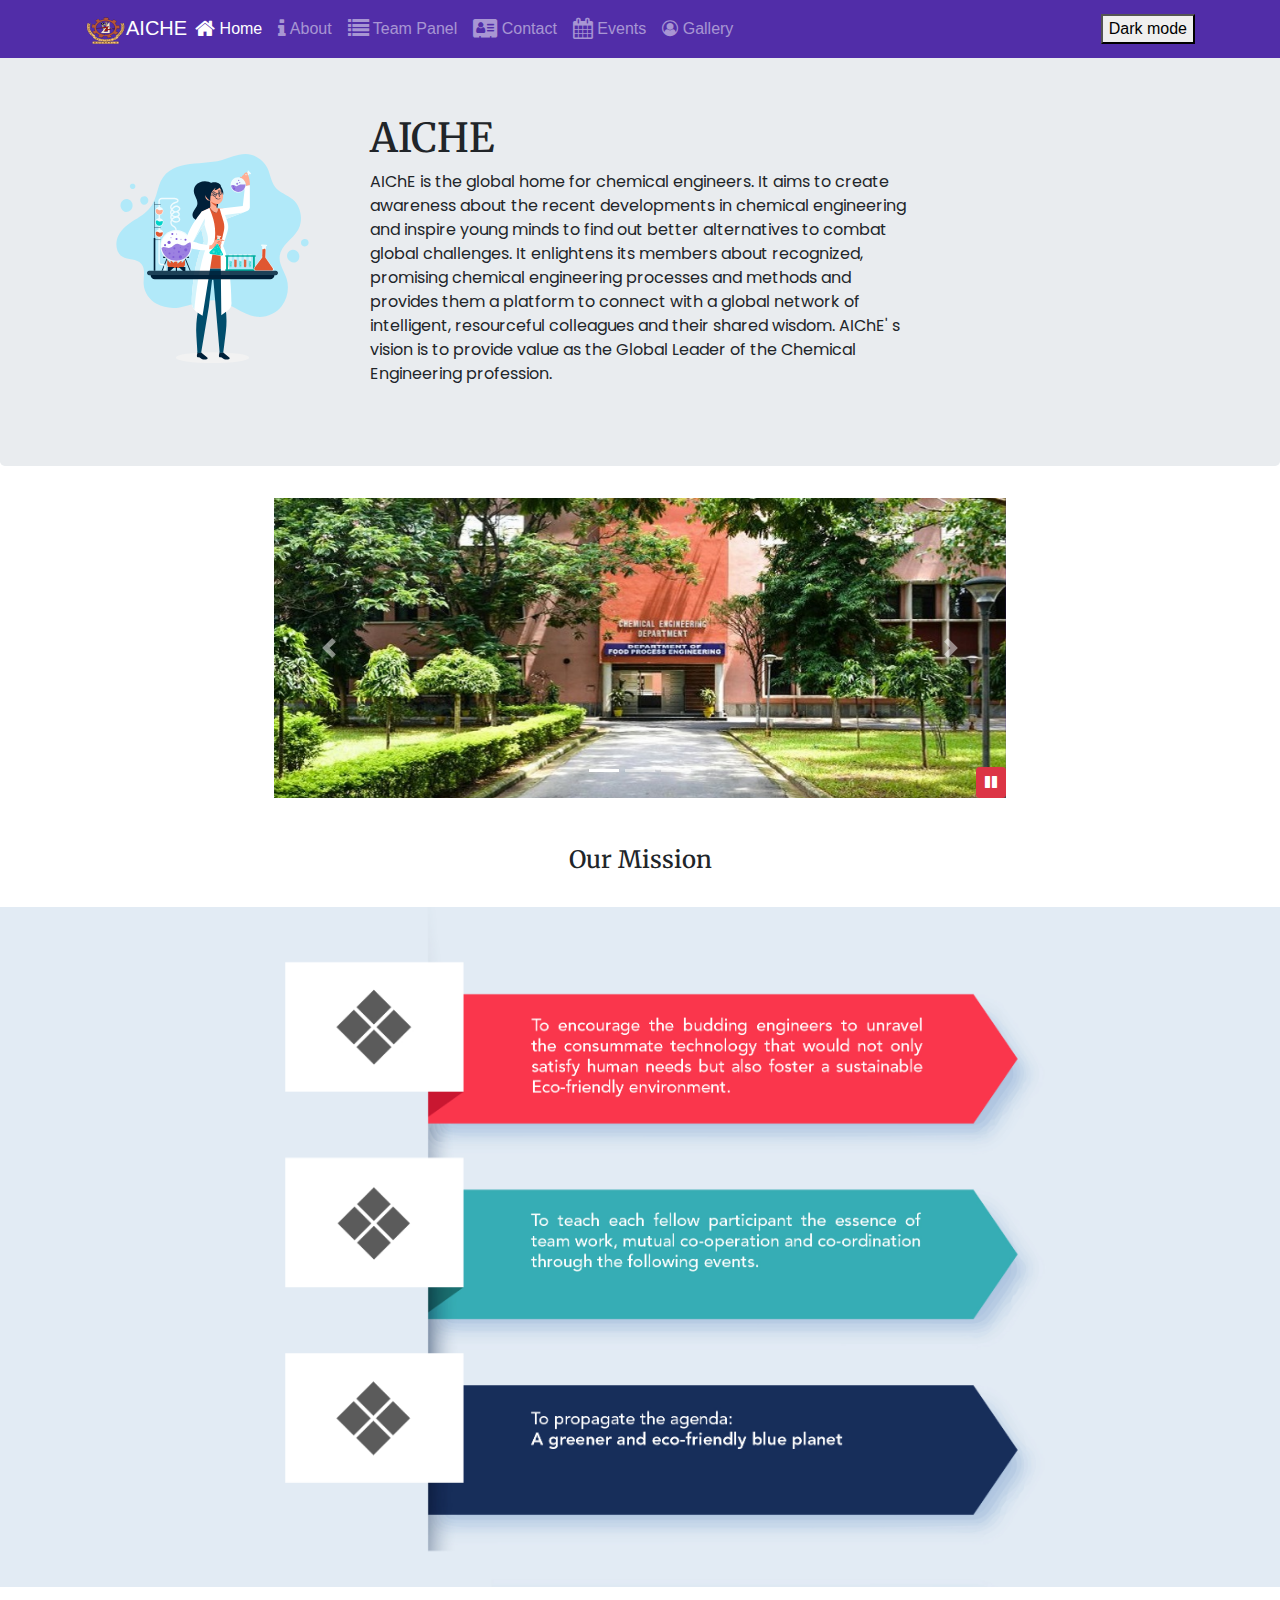
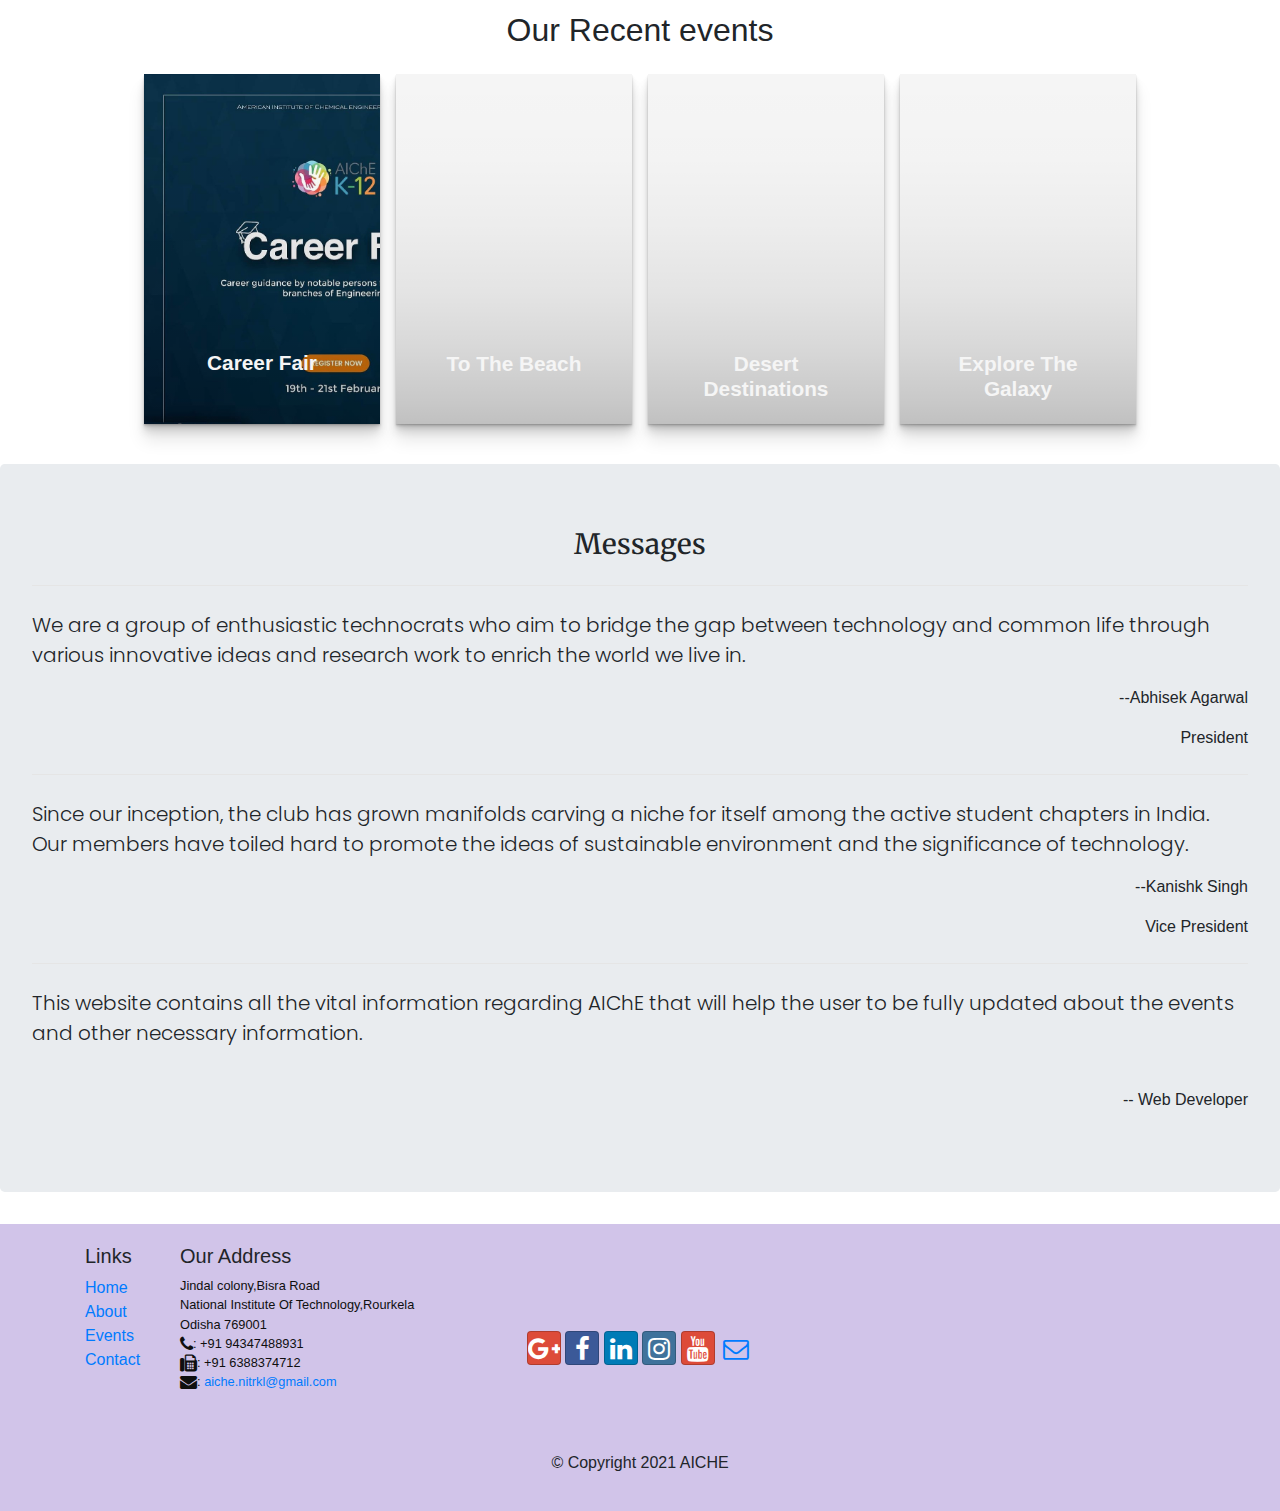
==== commit 094c2b9e: "update323032021" ====
--- a/index.html
+++ b/index.html
@@ -51,6 +51,9 @@
             <div id="darkmodesetting">
                 <button id="theme-toggle" onclick="myFunction()">Dark mode</button>
             </div>
+            <!--<div id="darkmodesetting">
+                <button id="theme-toggle" class="togus" onclick="myFunction()"><span class="togus1">Dark mode</span></button>
+            </div>-->
         </div>
     </nav>
     <!--<div id="loginModal" class="modal fade" role="dialog">
@@ -283,7 +286,7 @@
     <br />
     <h4 class="textucss text-center" style="font-family: 'Merriweather', serif;">Our Mission</h4>
     <br />
-    <img src="imagesteam/missions-01.jpg" class="img-fluid" alt="misson">
+    <img src="imagesteam/missions-01.jpg" class="img-fluid" id="changeimage" alt="misson">
     <br />
 
         <!--<div class="row row-content align-items-center">
--- a/light-theme.css
+++ b/light-theme.css
@@ -385,4 +385,5 @@
 		 transition-duration: 0s;
 	}
 }
- + 
+
--- a/light-theme.css
+++ b/light-theme.css
@@ -385,4 +385,5 @@
 		 transition-duration: 0s;
 	}
 }
- + 
+
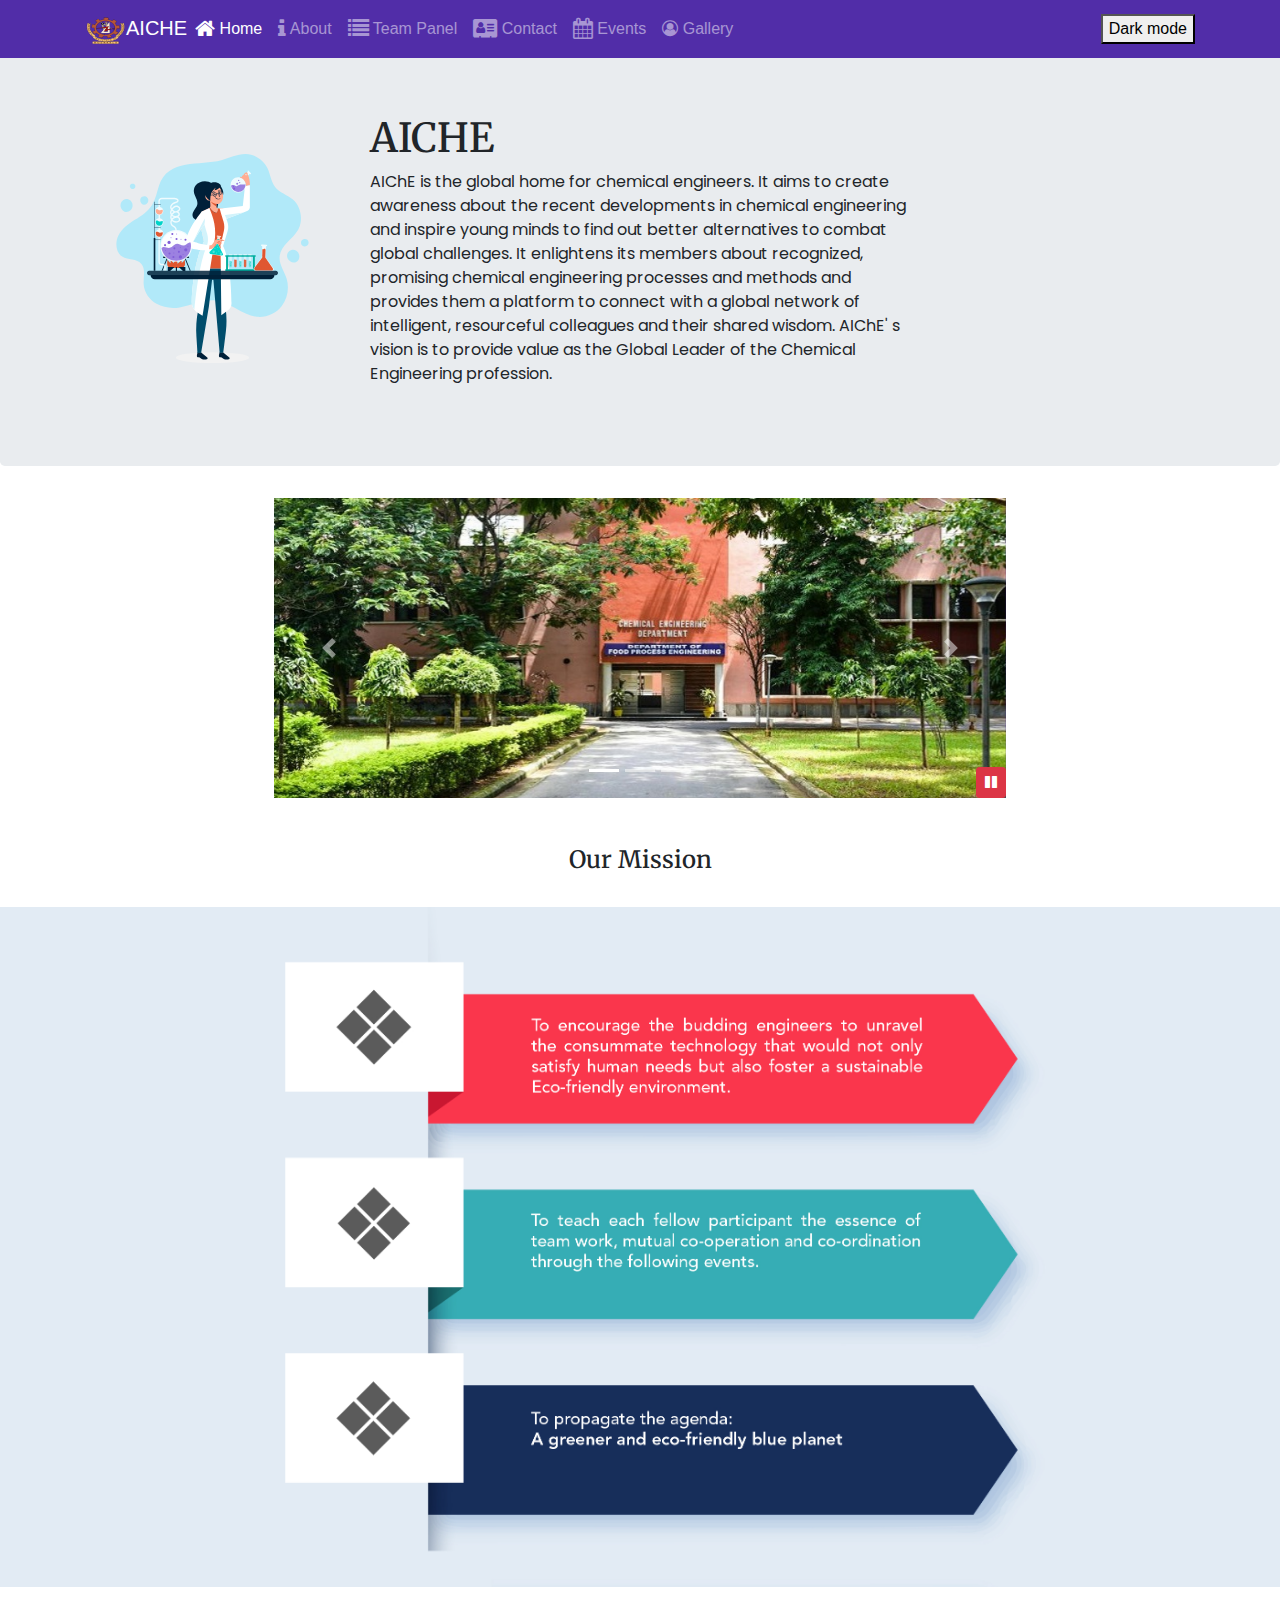
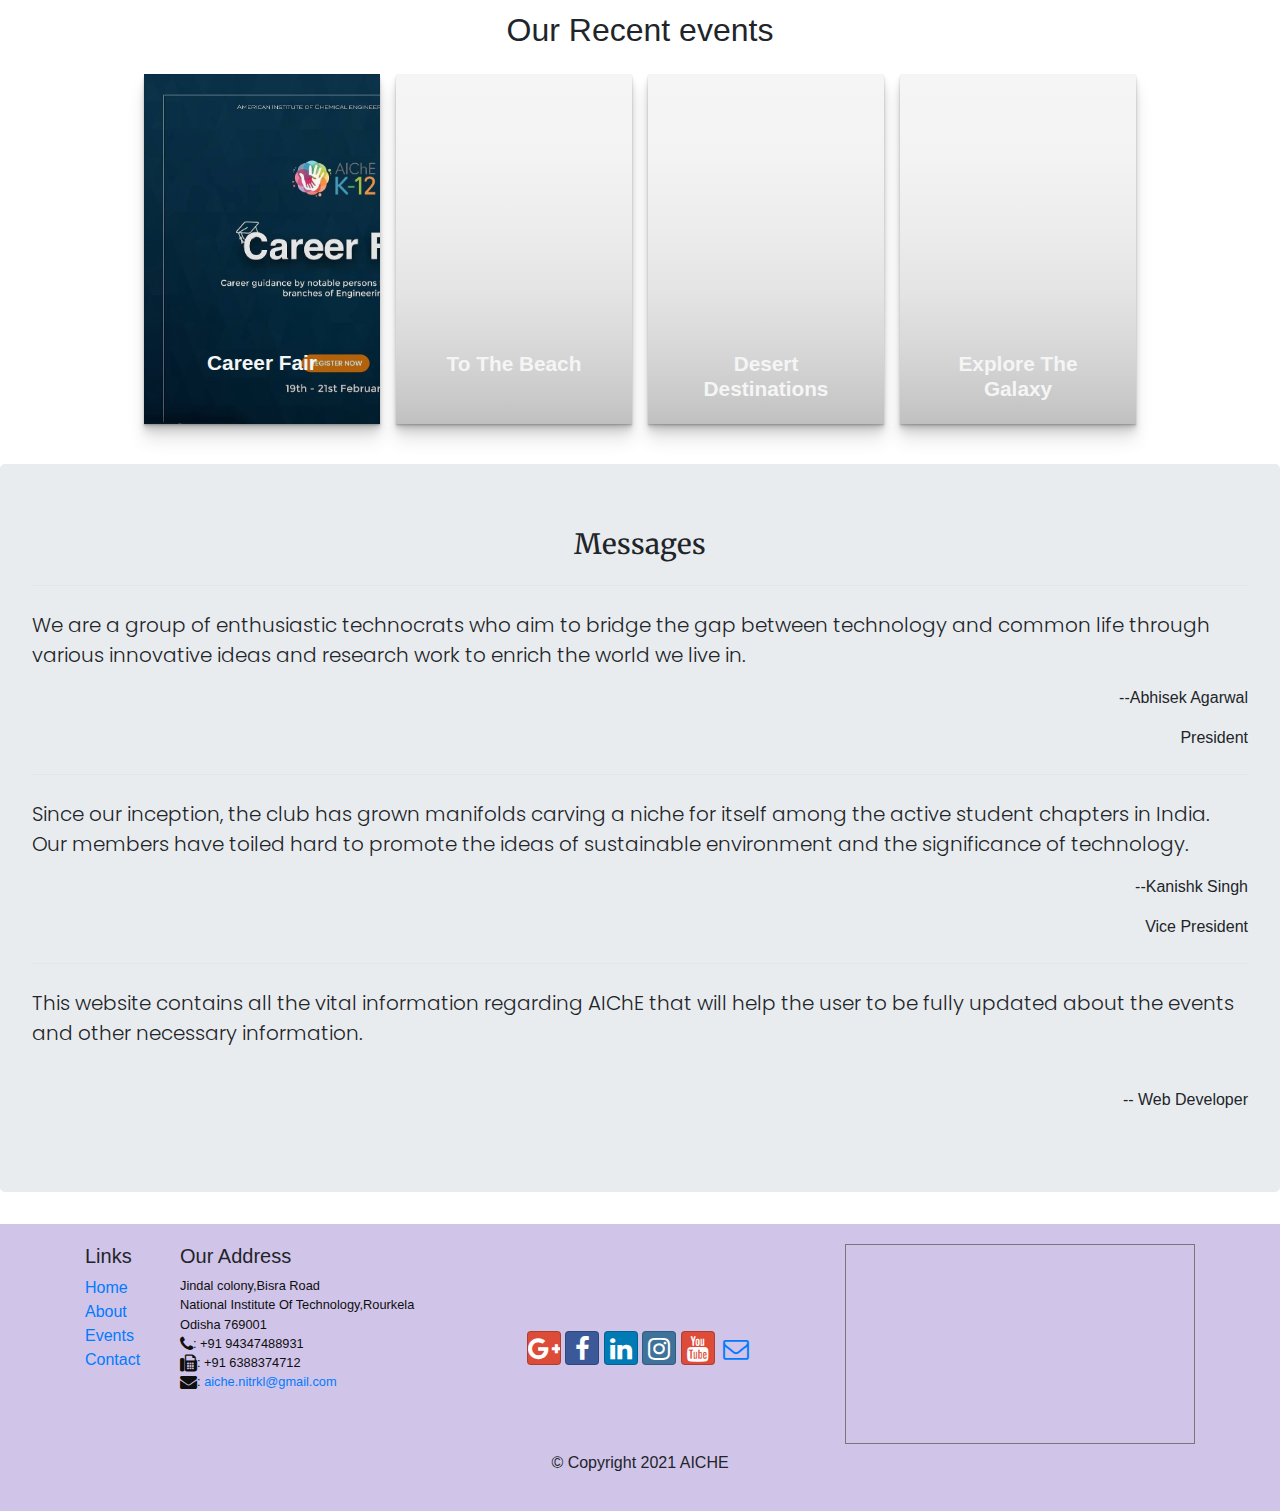
==== commit cee4714d: "update423032021" ====
--- a/index.html
+++ b/index.html
@@ -470,7 +470,8 @@
                     </div>
                 </div>
                 <div class="col-12 col-sm-4 align-self-center">
-                    <iframe src="https://calendar.google.com/calendar/embed?src=vrm9fnedk2rudffmlmesrriri0%40group.calendar.google.com&ctz=Asia%2FKolkata" style="border: 0" width="100%" height="200" frameborder="0" scrolling="no"></iframe>
+                    <!--<iframe src="https://calendar.google.com/calendar/embed?src=vrm9fnedk2rudffmlmesrriri0%40group.calendar.google.com&ctz=Asia%2FKolkata" style="border: 0" width="100%" height="200" frameborder="0" scrolling="no"></iframe>-->
+                    <iframe src="https://calendar.google.com/calendar/embed?height=600&amp;wkst=1&amp;bgcolor=%23B39DDB&amp;ctz=Asia%2FKolkata&amp;src=dnJtOWZuZWRrMnJ1ZGZmbWxtZXNycmlyaTBAZ3JvdXAuY2FsZW5kYXIuZ29vZ2xlLmNvbQ&amp;color=%23616161&amp;showTitle=0&amp;showNav=1&amp;showPrint=0&amp;showTabs=0&amp;showTz=0&amp;showCalendars=1" style="border:solid 1px #777" width="100%" height="200" frameborder="0" scrolling="no"></iframe>
                 </div>
             </div>
             <div class="row justify-content-center">
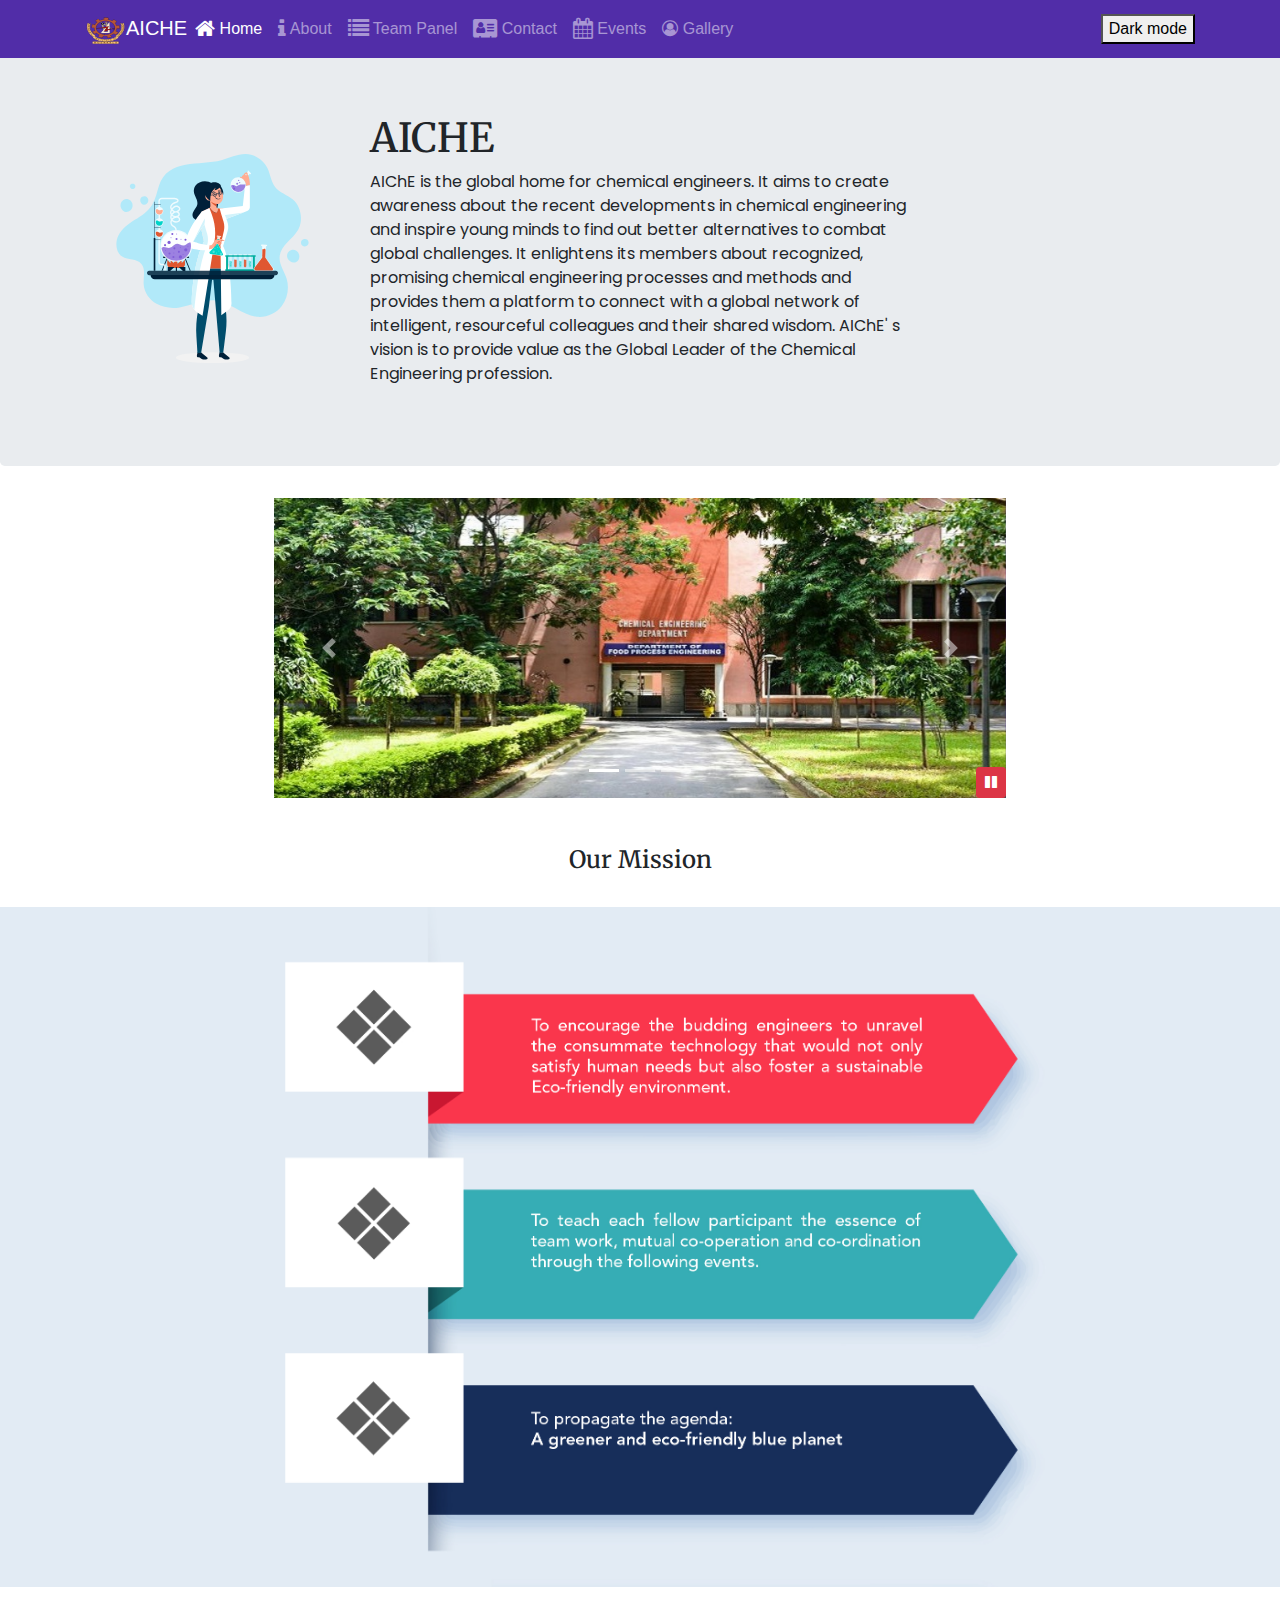
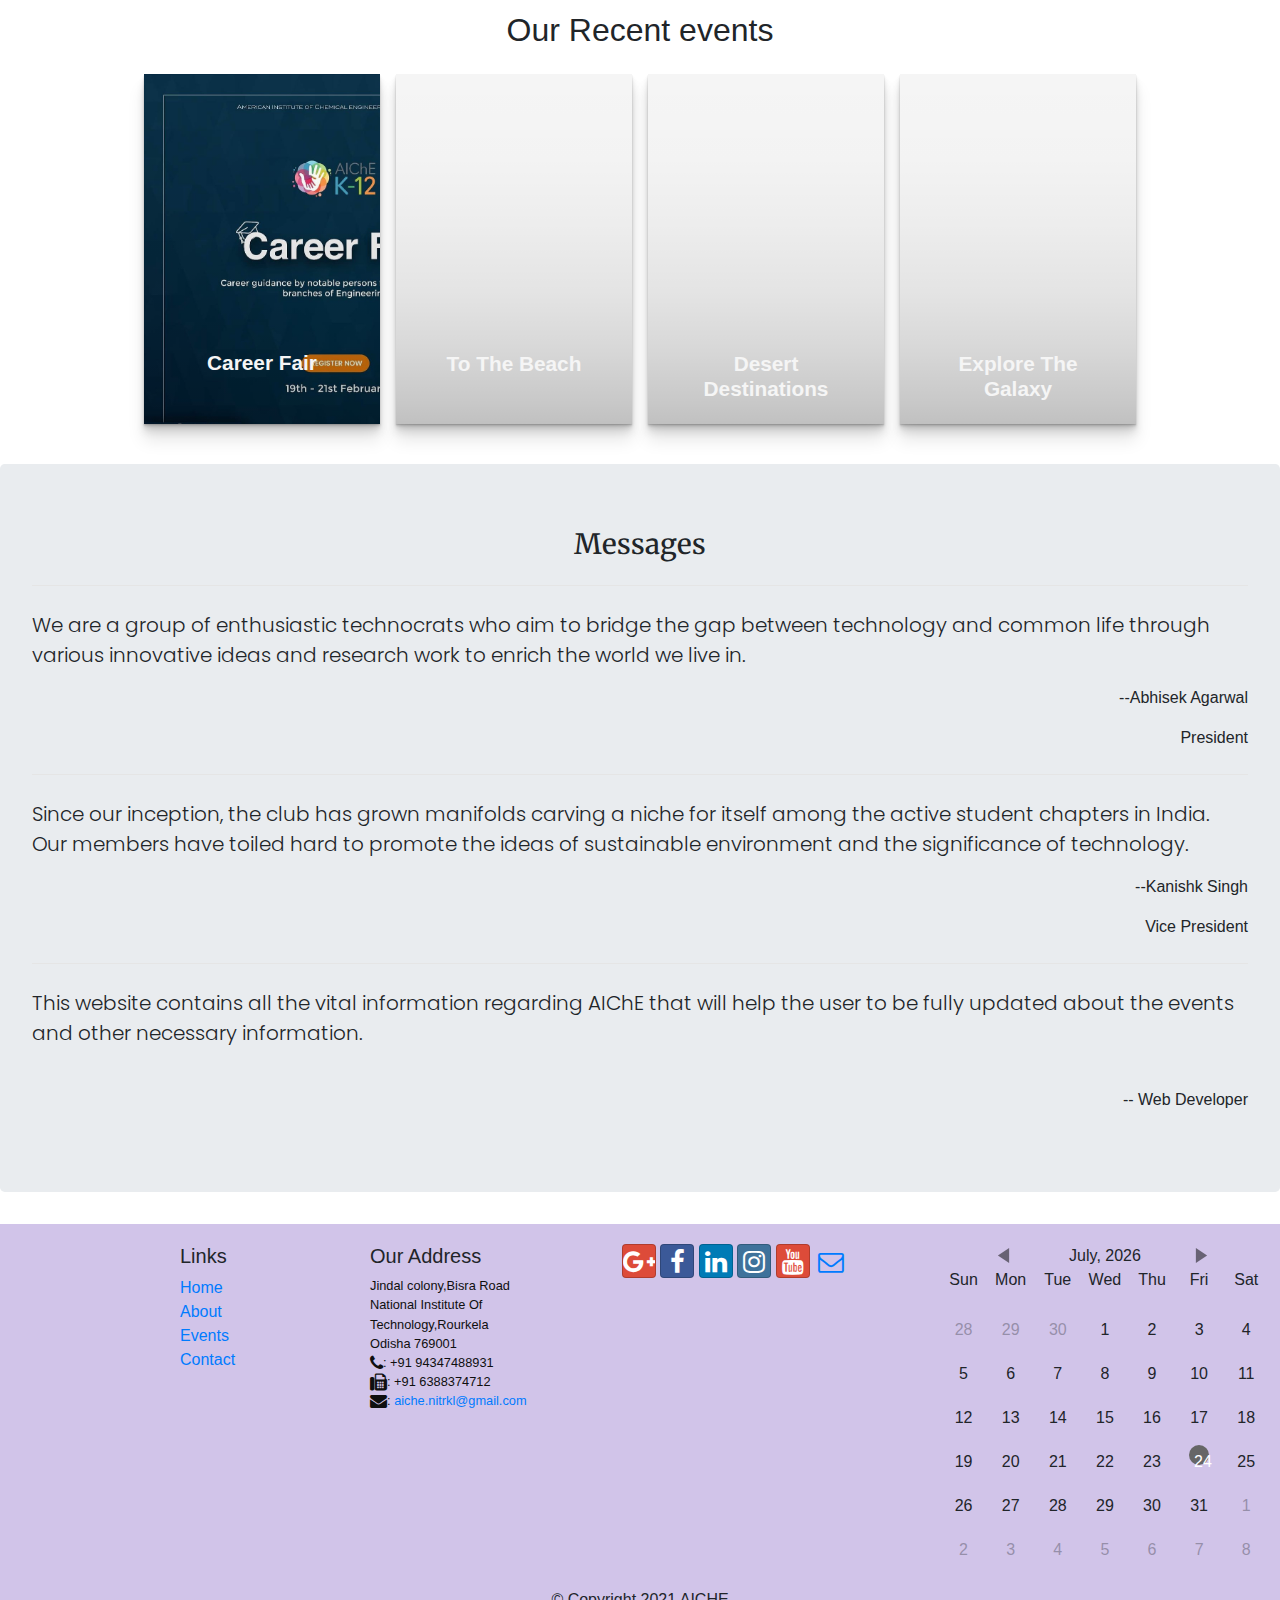
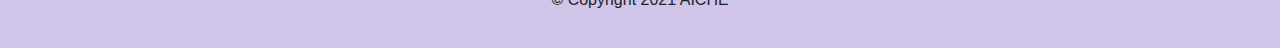
==== commit 1715cdc9: "update24032021" ====
--- a/index.html
+++ b/index.html
@@ -21,6 +21,10 @@
     <link href="https://fonts.googleapis.com/css2?family=Poppins&display=swap" rel="stylesheet">
     <link rel="preconnect" href="https://fonts.gstatic.com">
     <link href="https://fonts.googleapis.com/css2?family=Merriweather:wght@700&display=swap" rel="stylesheet">
+    <!--Calender CSS-->
+    <link href="https://fonts.googleapis.com/css?family=Roboto+Condensed" rel="stylesheet">
+    <link rel="stylesheet" href="css/demo.css"/>
+    <link rel="stylesheet" href="css/theme1.css"/>
     <title>AICHE WEBSITE</title>
 </head>
 
@@ -439,7 +443,7 @@
     <footer class="footer fuecss">
         <div class="container">
             <div class="row whitecol1">
-                <div class="col-4 col-sm-1">
+                <div class="col-4 offset-1 col-sm-2">
                     <h5 class="textucss">Links</h5>
                     <ul class="list-unstyled ">
                         <li><a href="index.html">Home</a></li>
@@ -448,7 +452,7 @@
                         <li><a href="contactus.html">Contact</a></li>
                     </ul>
                 </div>
-                <div class="col-7 col-sm-3">
+                <div class="col-7 col-sm-2">
                     <h5 class="textucss">Our Address</h5>
                     <address class="textucss">
                         Jindal colony,Bisra Road<br>
@@ -459,7 +463,7 @@
                         <i class="fa fa-envelope fa-lg"></i>: <a href="#">aiche.nitrkl@gmail.com</a>
                     </address>
                 </div>
-                <div class="col-12 col-sm-4 align-self-center">
+                <div class="col-12 col-sm-4">
                     <div class="text-center">
                         <a class="btn btn-social-icon btn-google" href="http://google.com/+"><i class="fa fa-google-plus fa-lg"></i></a>
                         <a class="btn btn-social-icon btn-facebook" href="https://www.facebook.com/AIChENITR"><i class="fa fa-facebook fa-lg"></i></a>
@@ -469,9 +473,9 @@
                         <a class="btn btn-social-icon" href="mailto:aiche.nitrkl@gmail.com"><i class="fa fa-envelope-o fa-lg"></i></a>
                     </div>
                 </div>
-                <div class="col-12 col-sm-4 align-self-center">
+                <div class="col-12 col-sm-3 align-self-center" id="caleandar">
                     <!--<iframe src="https://calendar.google.com/calendar/embed?src=vrm9fnedk2rudffmlmesrriri0%40group.calendar.google.com&ctz=Asia%2FKolkata" style="border: 0" width="100%" height="200" frameborder="0" scrolling="no"></iframe>-->
-                    <iframe src="https://calendar.google.com/calendar/embed?height=600&amp;wkst=1&amp;bgcolor=%23B39DDB&amp;ctz=Asia%2FKolkata&amp;src=dnJtOWZuZWRrMnJ1ZGZmbWxtZXNycmlyaTBAZ3JvdXAuY2FsZW5kYXIuZ29vZ2xlLmNvbQ&amp;color=%23616161&amp;showTitle=0&amp;showNav=1&amp;showPrint=0&amp;showTabs=0&amp;showTz=0&amp;showCalendars=1" style="border:solid 1px #777" width="100%" height="200" frameborder="0" scrolling="no"></iframe>
+                    <!--<iframe src="https://calendar.google.com/calendar/embed?height=600&amp;wkst=1&amp;bgcolor=%23B39DDB&amp;ctz=Asia%2FKolkata&amp;src=dnJtOWZuZWRrMnJ1ZGZmbWxtZXNycmlyaTBAZ3JvdXAuY2FsZW5kYXIuZ29vZ2xlLmNvbQ&amp;color=%23616161&amp;showTitle=0&amp;showNav=1&amp;showPrint=0&amp;showTabs=0&amp;showTz=0&amp;showCalendars=1" style="border:solid 1px #777" width="100%" height="200" frameborder="0" scrolling="no"></iframe>-->
                 </div>
             </div>
             <div class="row justify-content-center">
@@ -488,6 +492,8 @@
     <script src="bootstrap.min.js"></script>
     <script src="scripts.js"></script>
     <script src="article.js"></script>
+    <script type="text/javascript" src="js/caleandar.js"></script>
+    <script type="text/javascript" src="js/demo.js"></script>
     <!--<script src="https://cdn.jsdelivr.net/npm/darkmode-js@1.5.7/lib/darkmode-js.min.js"></script>-->
 </body>
 
--- a/css/demo.css
+++ b/css/demo.css
@@ -0,0 +1,5 @@
+/*body{
+  font-family: Calibri, sans-serif;
+  font-family: 'Roboto Condensed', sans-serif;
+  color: #333;
+}*/
--- a/css/theme1.css
+++ b/css/theme1.css
@@ -0,0 +1,111 @@
+.cld-main{
+  width: 330px;
+}
+.cld-main a{
+  color: #333;
+  font-weight: bold;
+}
+  .cld-datetime{
+    position: relative;
+    width: 66%;
+    min-width: 100px;
+    max-width: 300px;
+    margin: auto;
+    overflow: hidden;
+  }
+  .cld-datetime .today{
+    position: relative;
+    float: left;
+    width: calc(100% - 40px);
+    margin: auto;
+    text-align: center;
+  }
+  .cld-nav{
+    position: relative;
+    width: 20px;
+    height: 20px;
+    margin-top: 2px;
+  }
+  .cld-nav:hover{
+    cursor: pointer;
+  }
+  .cld-nav:hover svg{
+      fill: #666;
+  }
+  .cld-rwd{
+    float: left;
+  }
+  .cld-fwd{
+    float: right;
+  }
+    .cld-nav svg:hover{
+
+    }
+.cld-labels, .cld-days{
+  padding-left: 0;
+}
+  .cld-label, .cld-day{
+    display: inline-block;
+    width: 14.28%;
+    text-align: center;
+  }
+  .cld-day.today .cld-number{
+    display: inline-block;
+    height: 20px;
+    width: 20px;
+    border-radius: 50px;
+    background: #666;
+    color: #fff;
+  }
+  .cld-day.disableDay{
+    opacity: 0.5;
+  }
+  .cld-day.nextMonth, .cld-day.prevMonth{
+    opacity: 0.33;
+  }
+    .cld-number{
+      position: relative;
+      margin: 5px;
+      padding: 5px;
+    }
+      .cld-title{
+        position: absolute;
+        z-index: 5;
+        display: none;
+        top: 30px;
+        left: 0;
+        padding: 5px 10px;
+        background: #fff;
+        white-space: nowrap;
+        border: 1px solid #ccc;
+        border-radius: 5px;
+        font-size: 12px;
+      }
+      .cld-number:hover .cld-title{
+        display: block;
+      }
+      .cld-title::before{
+        content: '';
+        position: absolute;
+        top: -7.5px; left: 7.5px;
+        width: 0;
+        height: 0;
+        border-left: 7.5px solid transparent;
+        border-right: 7.5px solid transparent;
+
+        border-bottom: 7.5px solid #ccc;
+      }
+      .cld-number.eventday{
+        display: inline-block;
+        height: 20px;
+        width: 20px;
+        border-radius: 50px;
+        border: 1px solid #999;
+      }
+      .cld-number.eventday:hover{
+        cursor: pointer;
+        background: #eee;
+      }
+      .today .cld-number.eventday:hover{
+        background: #888;
+      }
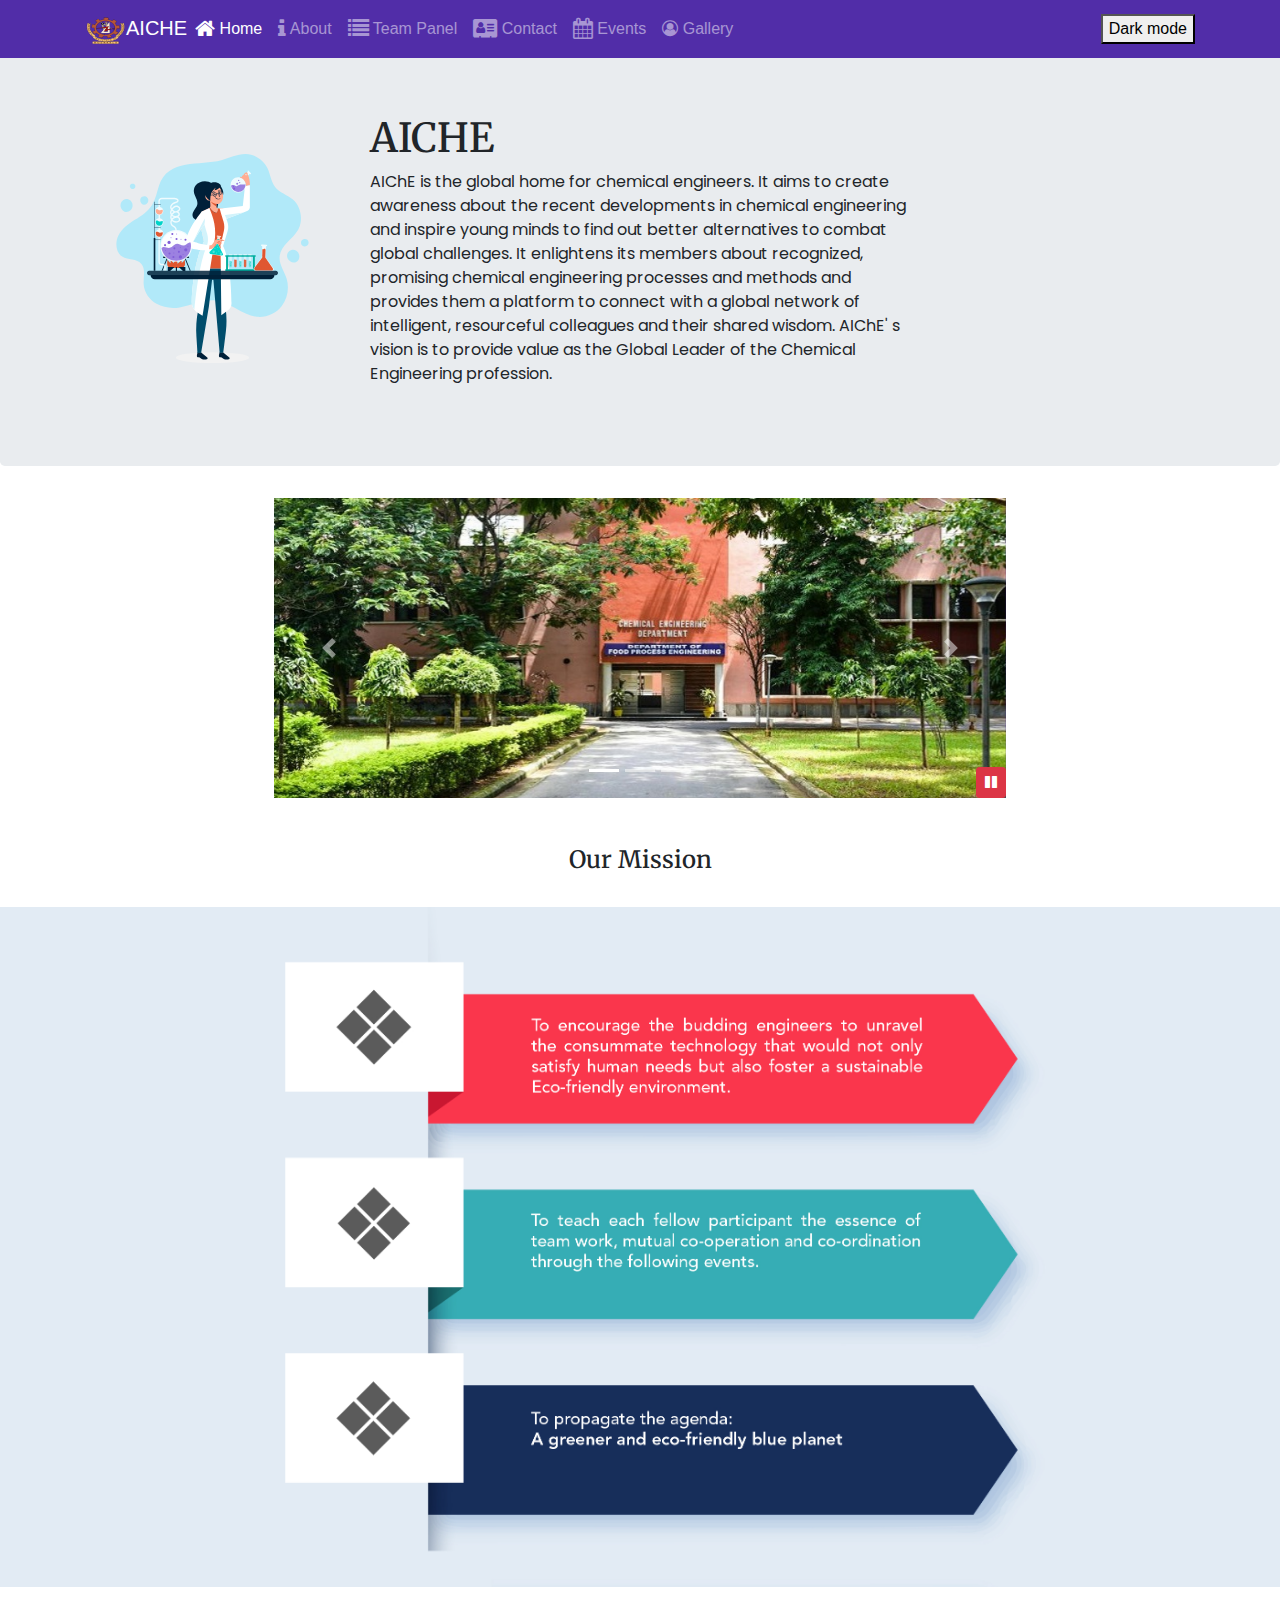
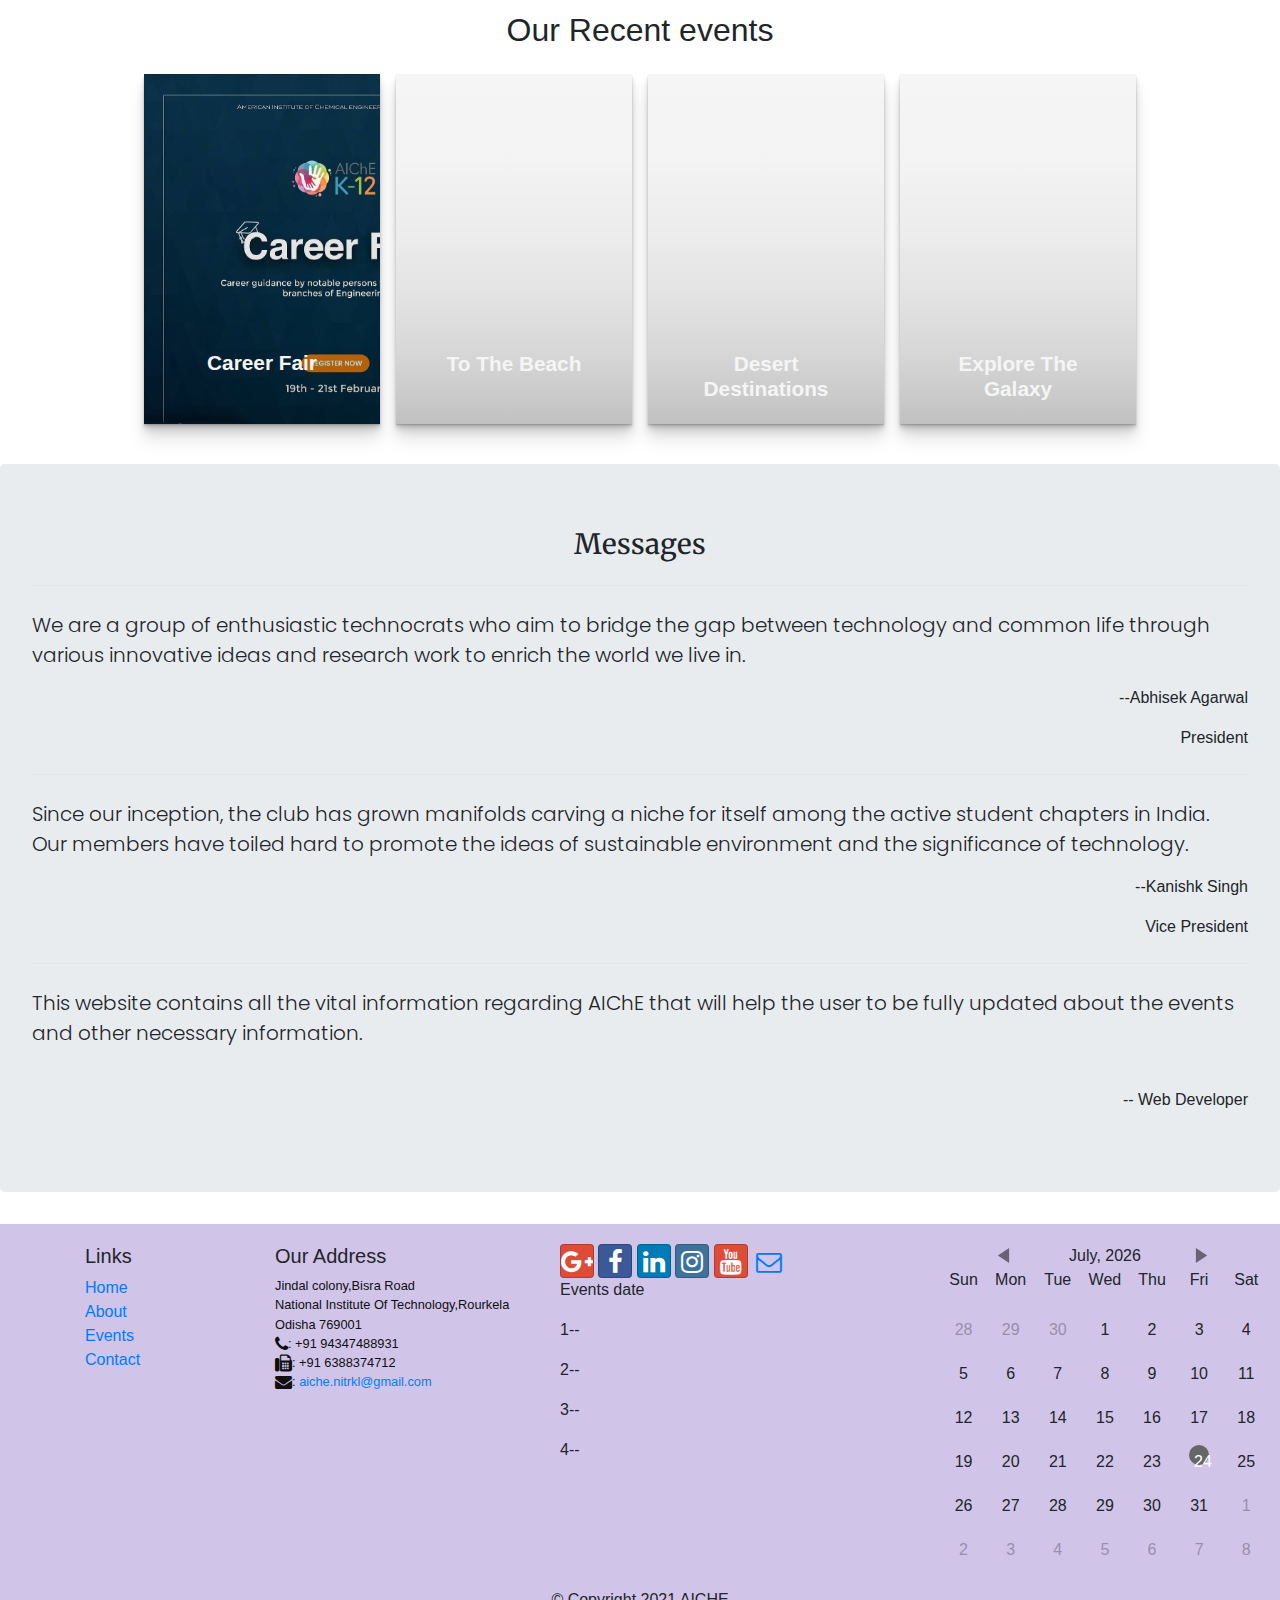
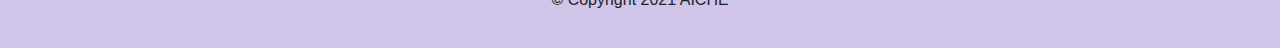
==== commit 7fdaa6af: "update224032021" ====
--- a/index.html
+++ b/index.html
@@ -443,7 +443,7 @@
     <footer class="footer fuecss">
         <div class="container">
             <div class="row whitecol1">
-                <div class="col-4 offset-1 col-sm-2">
+                <div class="col-4 col-sm-2">
                     <h5 class="textucss">Links</h5>
                     <ul class="list-unstyled ">
                         <li><a href="index.html">Home</a></li>
@@ -452,7 +452,7 @@
                         <li><a href="contactus.html">Contact</a></li>
                     </ul>
                 </div>
-                <div class="col-7 col-sm-2">
+                <div class="col-7 col-sm-3">
                     <h5 class="textucss">Our Address</h5>
                     <address class="textucss">
                         Jindal colony,Bisra Road<br>
@@ -464,13 +464,20 @@
                     </address>
                 </div>
                 <div class="col-12 col-sm-4">
-                    <div class="text-center">
+                    <div class="">
                         <a class="btn btn-social-icon btn-google" href="http://google.com/+"><i class="fa fa-google-plus fa-lg"></i></a>
                         <a class="btn btn-social-icon btn-facebook" href="https://www.facebook.com/AIChENITR"><i class="fa fa-facebook fa-lg"></i></a>
                         <a class="btn btn-social-icon btn-linkedin" href="https://www.linkedin.com/company/aiche-nitr/"><i class="fa fa-linkedin fa-lg"></i></a>
                         <a class="btn btn-social-icon btn-instagram" href="https://www.instagram.com/aiche.nitrkl/?igshid=l5z85gplv99q"><i class="fa fa-instagram fa-lg"></i></a>
                         <a class="btn btn-social-icon btn-google" href="http://youtube.com/"><i class="fa fa-youtube fa-lg"></i></a>
                         <a class="btn btn-social-icon" href="mailto:aiche.nitrkl@gmail.com"><i class="fa fa-envelope-o fa-lg"></i></a>
+                    </div>
+                    <div>
+                        <p>Events date</p>
+                        <p>1--</p>
+                        <p>2--</p>
+                        <p>3--</p>
+                        <p>4--</p>
                     </div>
                 </div>
                 <div class="col-12 col-sm-3 align-self-center" id="caleandar">
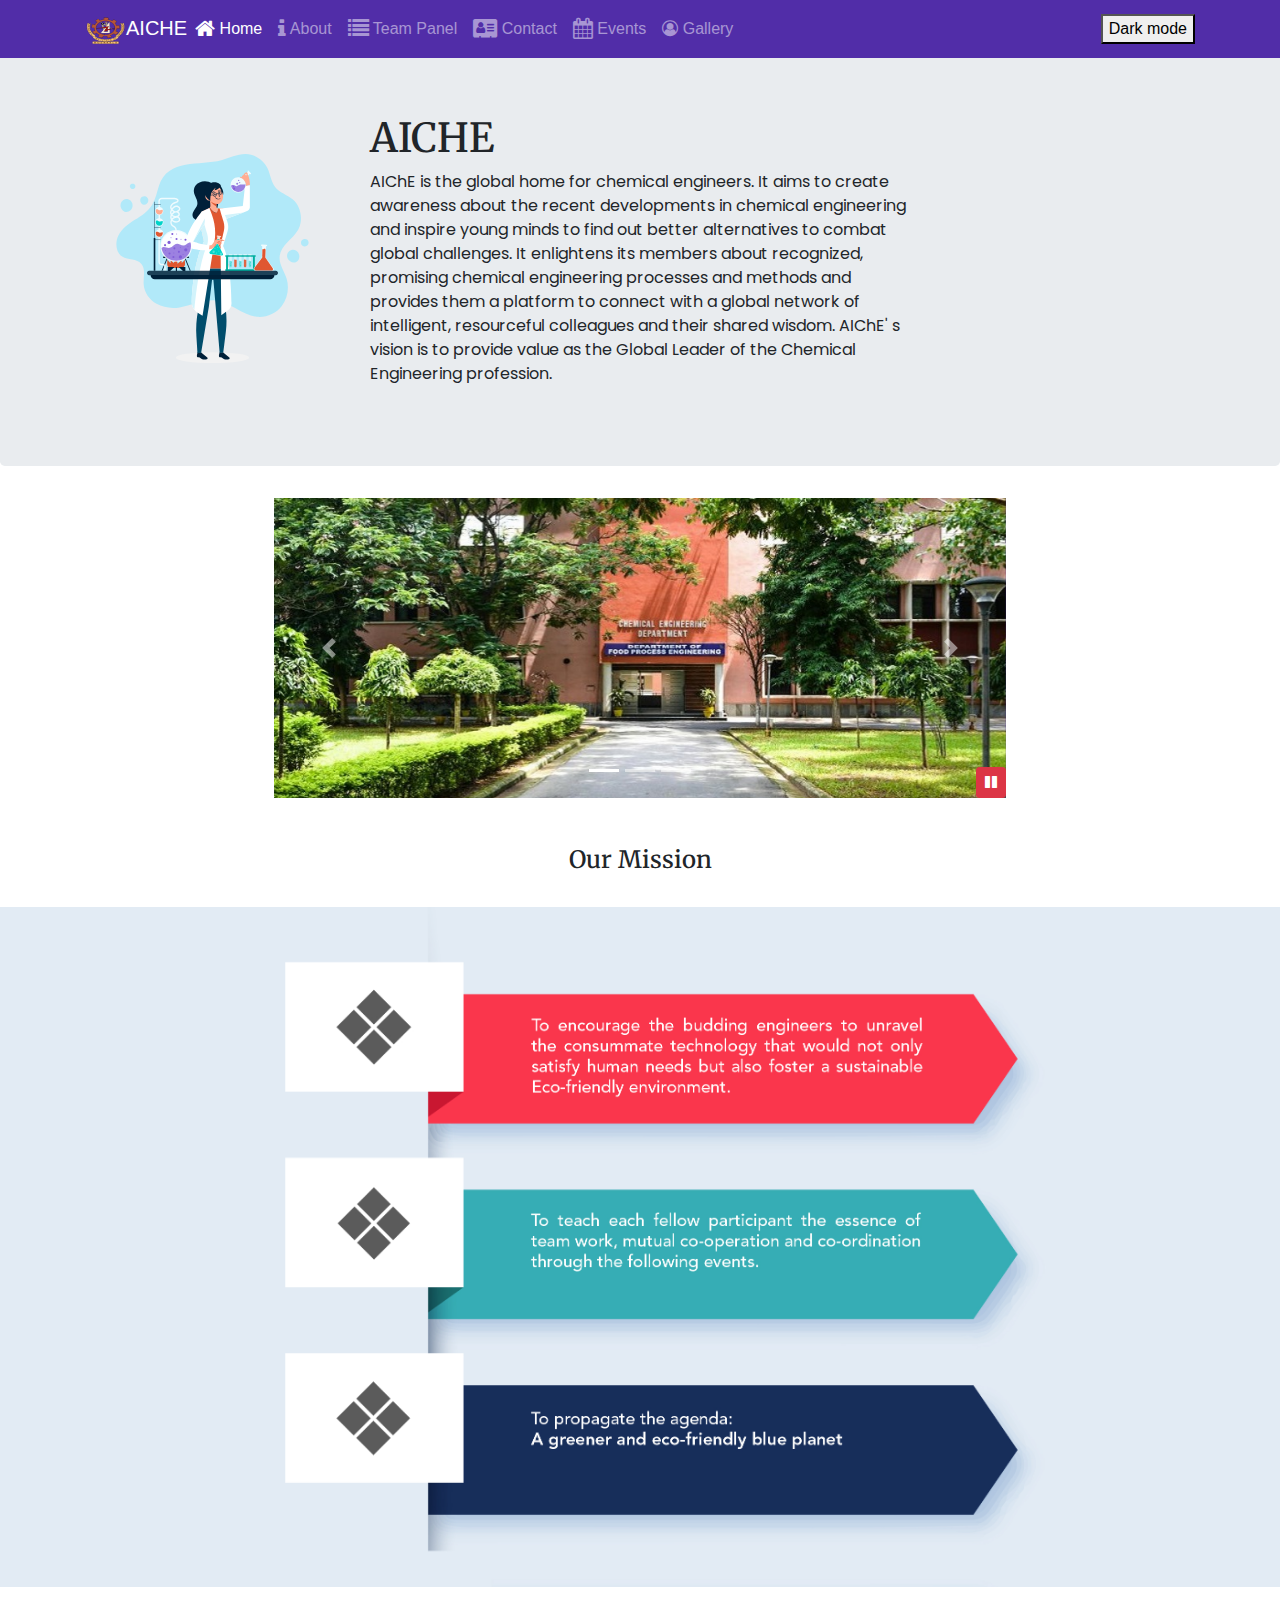
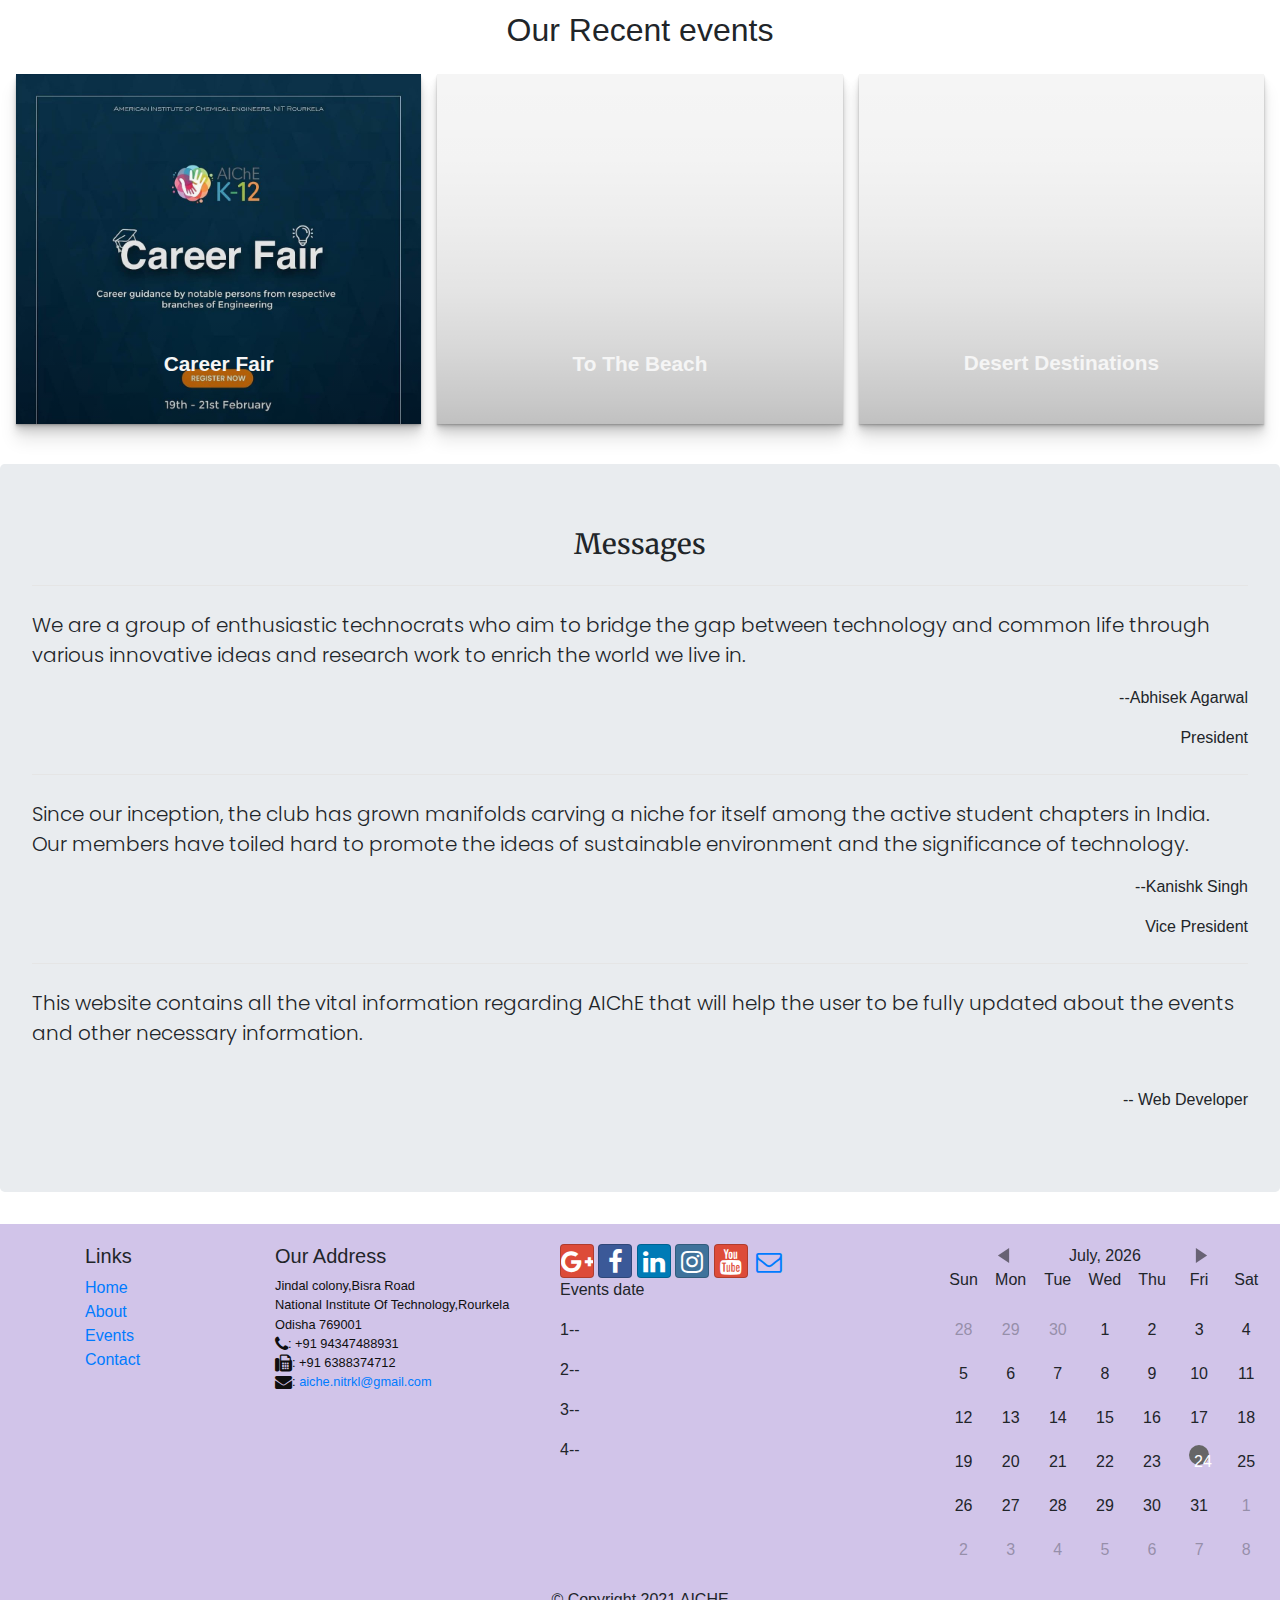
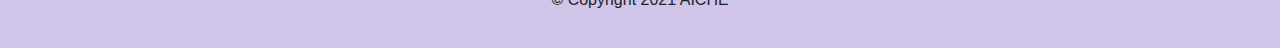
==== commit 29dea4ca: "update31032021" ====
--- a/index.html
+++ b/index.html
@@ -404,12 +404,12 @@
                     <p class="copyuuuu">It's the desert you've always dreamed of</p><button class="btn">Book Now</button>
                 </div>
             </div>
-            <div class="carduuuu">
+            <!--<div class="carduuuu">
                 <div class="contentuuuu">
                     <h2 class="titleuuuu">Explore The Galaxy</h2>
                     <p class="copyuuuu">Seriously, straight up, just blast off into outer space today</p><button class="btn">Book Now</button>
                 </div>
-            </div>
+            </div>-->
           </main>
           <br />
 
--- a/light-theme.css
+++ b/light-theme.css
@@ -240,7 +240,8 @@
 	 display: grid;
 	 grid-gap: 1rem;
 	 padding: 1rem;
-	 max-width: 1024px;
+	 /*max-width: 1024px;*/
+   max-width: 1920px;
 	 margin: 0 auto;
 	 font-family: var(--font-sans);
 }
@@ -251,7 +252,7 @@
 }
  @media (min-width: 800px) {
 	 .page-contentuuuu {
-		 grid-template-columns: repeat(4, 1fr);
+		 grid-template-columns: repeat(3, 1fr);
 	}
 }
  .carduuuu {
--- a/light-theme.css
+++ b/light-theme.css
@@ -240,7 +240,8 @@
 	 display: grid;
 	 grid-gap: 1rem;
 	 padding: 1rem;
-	 max-width: 1024px;
+	 /*max-width: 1024px;*/
+   max-width: 1920px;
 	 margin: 0 auto;
 	 font-family: var(--font-sans);
 }
@@ -251,7 +252,7 @@
 }
  @media (min-width: 800px) {
 	 .page-contentuuuu {
-		 grid-template-columns: repeat(4, 1fr);
+		 grid-template-columns: repeat(3, 1fr);
 	}
 }
  .carduuuu {
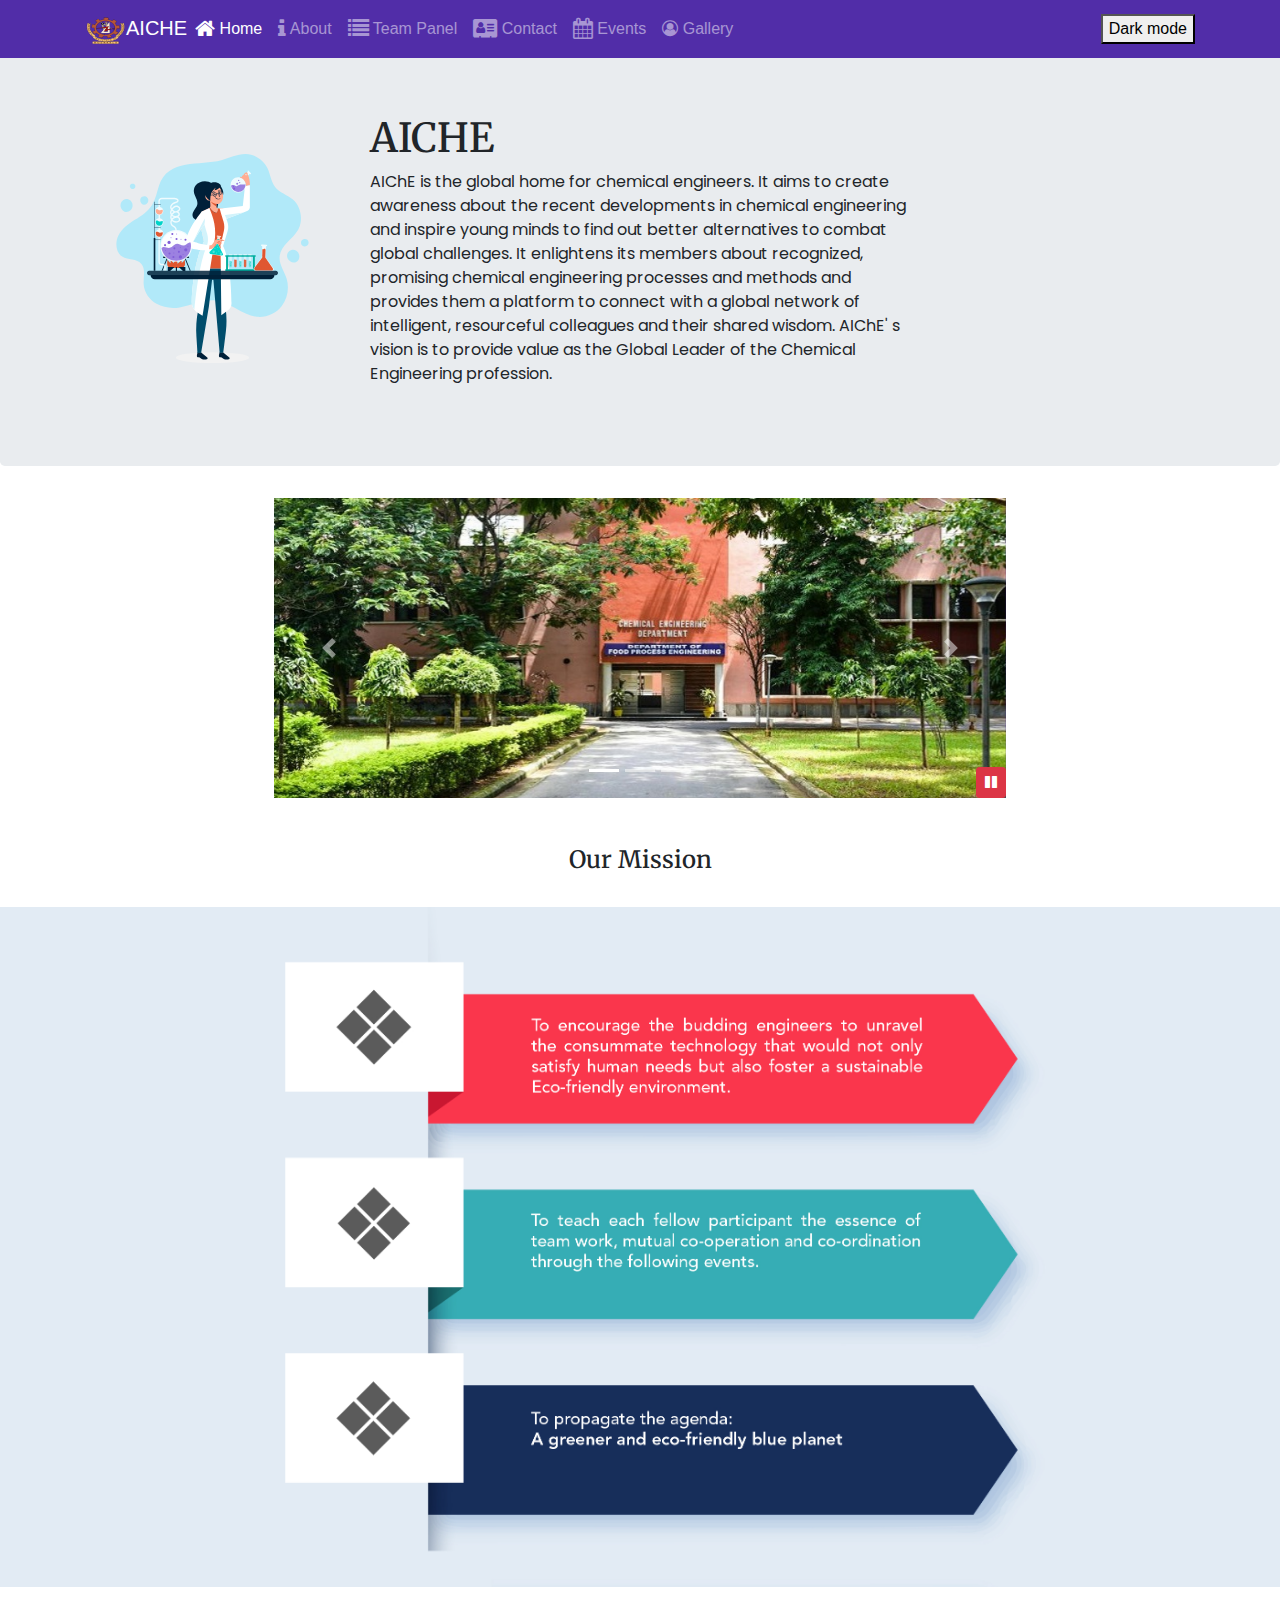
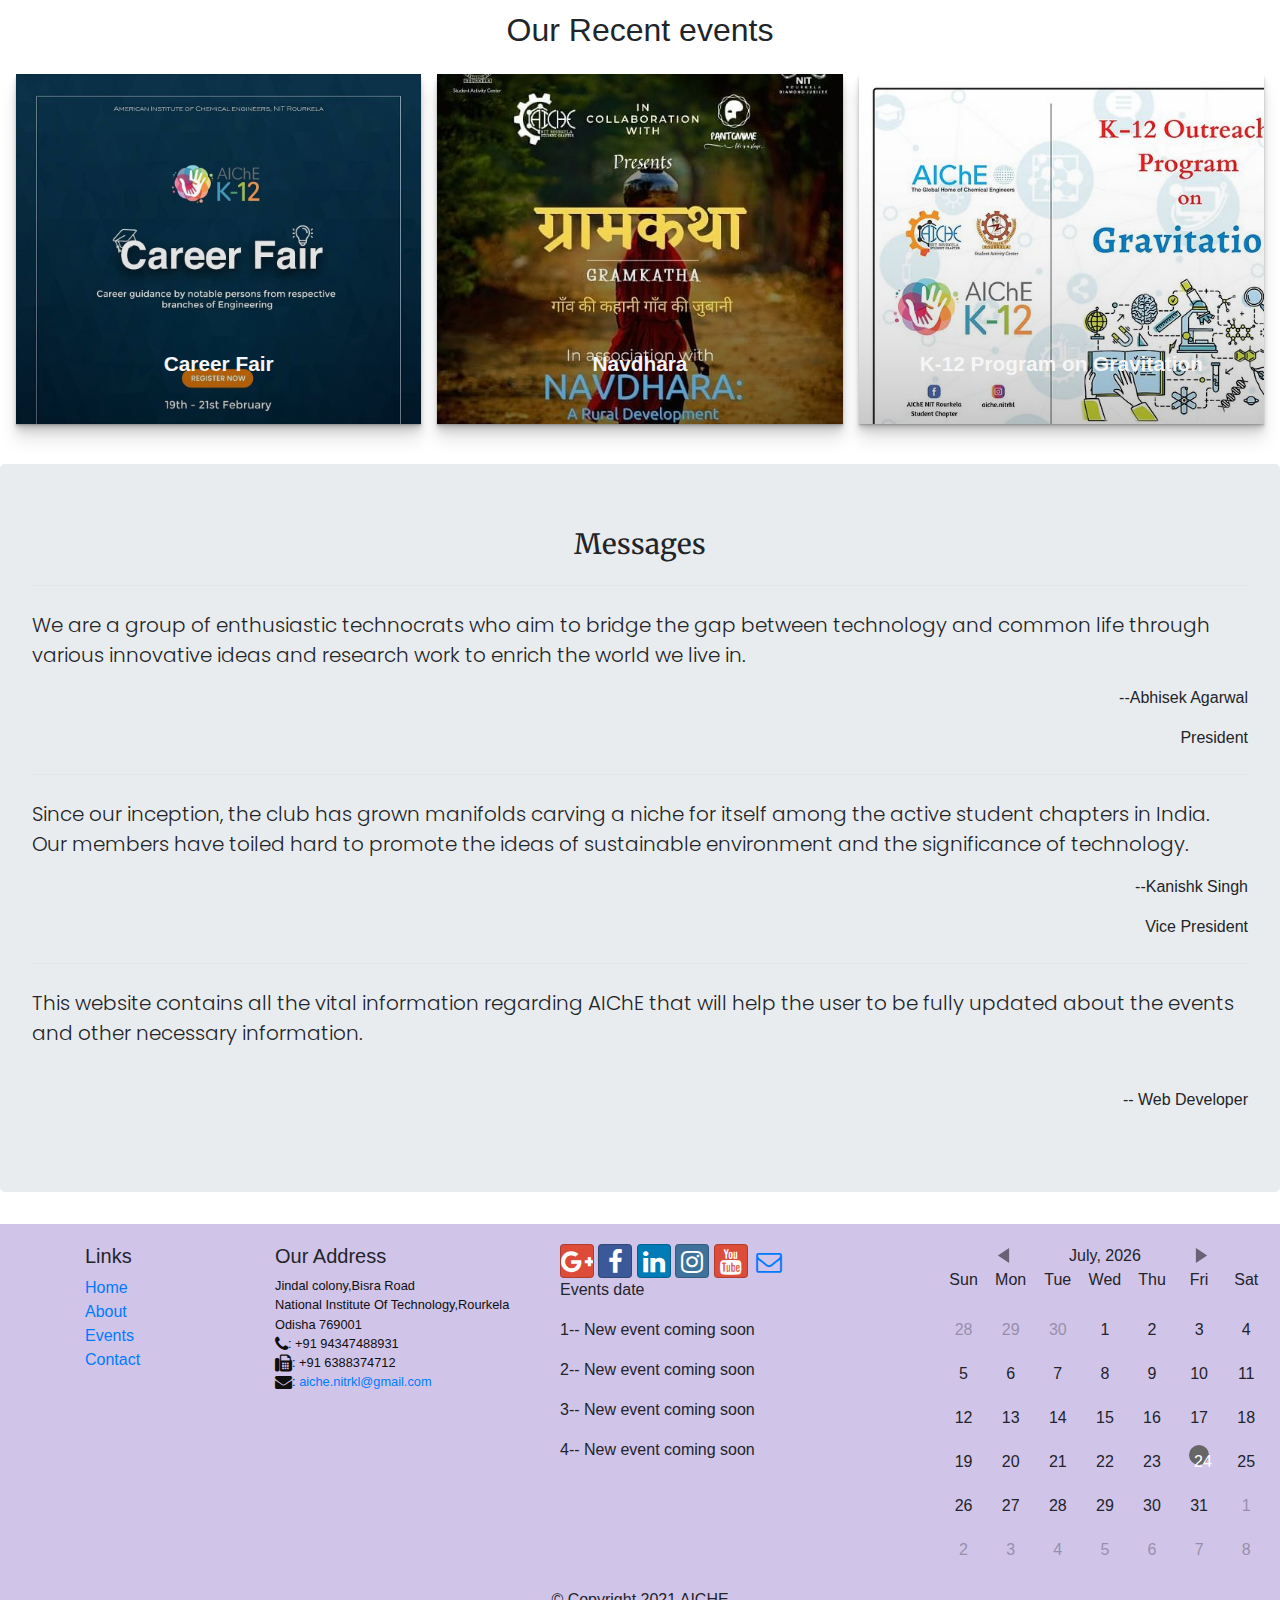
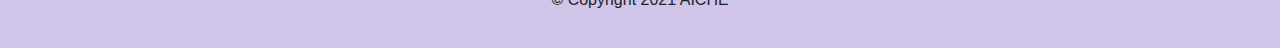
==== commit 1d7cbbcd: "updatel31032021" ====
--- a/index.html
+++ b/index.html
@@ -394,14 +394,14 @@
             </div>
             <div class="carduuuu">
                 <div class="contentuuuu">
-                    <h2 class="titleuuuu">To The Beach</h2>
-                    <p class="copyuuuu">Plan your next beach trip with these fabulous destinations</p><button class="btn">View Trips</button>
+                    <h2 class="titleuuuu">Navdhara</h2>
+                    <p class="copyuuuu">Navdhara helped us to form a new perspective about the Rural Problems, their solutions, and Rural development in general.</p><button class="btn">Know more</button>
                 </div>
             </div>
             <div class="carduuuu">
                 <div class="contentuuuu">
-                    <h2 class="titleuuuu">Desert Destinations</h2>
-                    <p class="copyuuuu">It's the desert you've always dreamed of</p><button class="btn">Book Now</button>
+                    <h2 class="titleuuuu">K-12 Program on Gravitation</h2>
+                    <p class="copyuuuu">Our K-12 sessions fuse “fun” with Science and what better way to understand science than to uncover an aspect of it through Gravitation  !! </p><button class="btn">Know more</button>
                 </div>
             </div>
             <!--<div class="carduuuu">
@@ -474,10 +474,10 @@
                     </div>
                     <div>
                         <p>Events date</p>
-                        <p>1--</p>
-                        <p>2--</p>
-                        <p>3--</p>
-                        <p>4--</p>
+                        <p>1-- New event coming soon</p>
+                        <p>2-- New event coming soon</p>
+                        <p>3-- New event coming soon</p>
+                        <p>4-- New event coming soon</p>
                     </div>
                 </div>
                 <div class="col-12 col-sm-3 align-self-center" id="caleandar">
--- a/light-theme.css
+++ b/light-theme.css
@@ -302,10 +302,10 @@
    background-image: url("imagesteam/Carrer_page.jpg");
 }
  .carduuuu:nth-child(2):before {
-	 background-image: url(https://images.unsplash.com/photo-1533903345306-15d1c30952de?ixlib=rb-1.2.1&q=80&fm=jpg&crop=entropy&cs=tinysrgb&w=400&fit=max&ixid=eyJhcHBfaWQiOjE0NTg5fQ);
+	 background-image: url("imagesteam/Gramkatha.jpg");
 }
  .carduuuu:nth-child(3):before {
-	 background-image: url(https://images.unsplash.com/photo-1545243424-0ce743321e11?ixlib=rb-1.2.1&q=80&fm=jpg&crop=entropy&cs=tinysrgb&w=400&fit=max&ixid=eyJhcHBfaWQiOjE0NTg5fQ);
+	 background-image: url("imagesteam/K-12_gravitation.jpg");
 }
  .carduuuu:nth-child(4):before {
 	 background-image: url(https://images.unsplash.com/photo-1531306728370-e2ebd9d7bb99?ixlib=rb-1.2.1&q=80&fm=jpg&crop=entropy&cs=tinysrgb&w=400&fit=max&ixid=eyJhcHBfaWQiOjE0NTg5fQ);
--- a/light-theme.css
+++ b/light-theme.css
@@ -302,10 +302,10 @@
    background-image: url("imagesteam/Carrer_page.jpg");
 }
  .carduuuu:nth-child(2):before {
-	 background-image: url(https://images.unsplash.com/photo-1533903345306-15d1c30952de?ixlib=rb-1.2.1&q=80&fm=jpg&crop=entropy&cs=tinysrgb&w=400&fit=max&ixid=eyJhcHBfaWQiOjE0NTg5fQ);
+	 background-image: url("imagesteam/Gramkatha.jpg");
 }
  .carduuuu:nth-child(3):before {
-	 background-image: url(https://images.unsplash.com/photo-1545243424-0ce743321e11?ixlib=rb-1.2.1&q=80&fm=jpg&crop=entropy&cs=tinysrgb&w=400&fit=max&ixid=eyJhcHBfaWQiOjE0NTg5fQ);
+	 background-image: url("imagesteam/K-12_gravitation.jpg");
 }
  .carduuuu:nth-child(4):before {
 	 background-image: url(https://images.unsplash.com/photo-1531306728370-e2ebd9d7bb99?ixlib=rb-1.2.1&q=80&fm=jpg&crop=entropy&cs=tinysrgb&w=400&fit=max&ixid=eyJhcHBfaWQiOjE0NTg5fQ);
